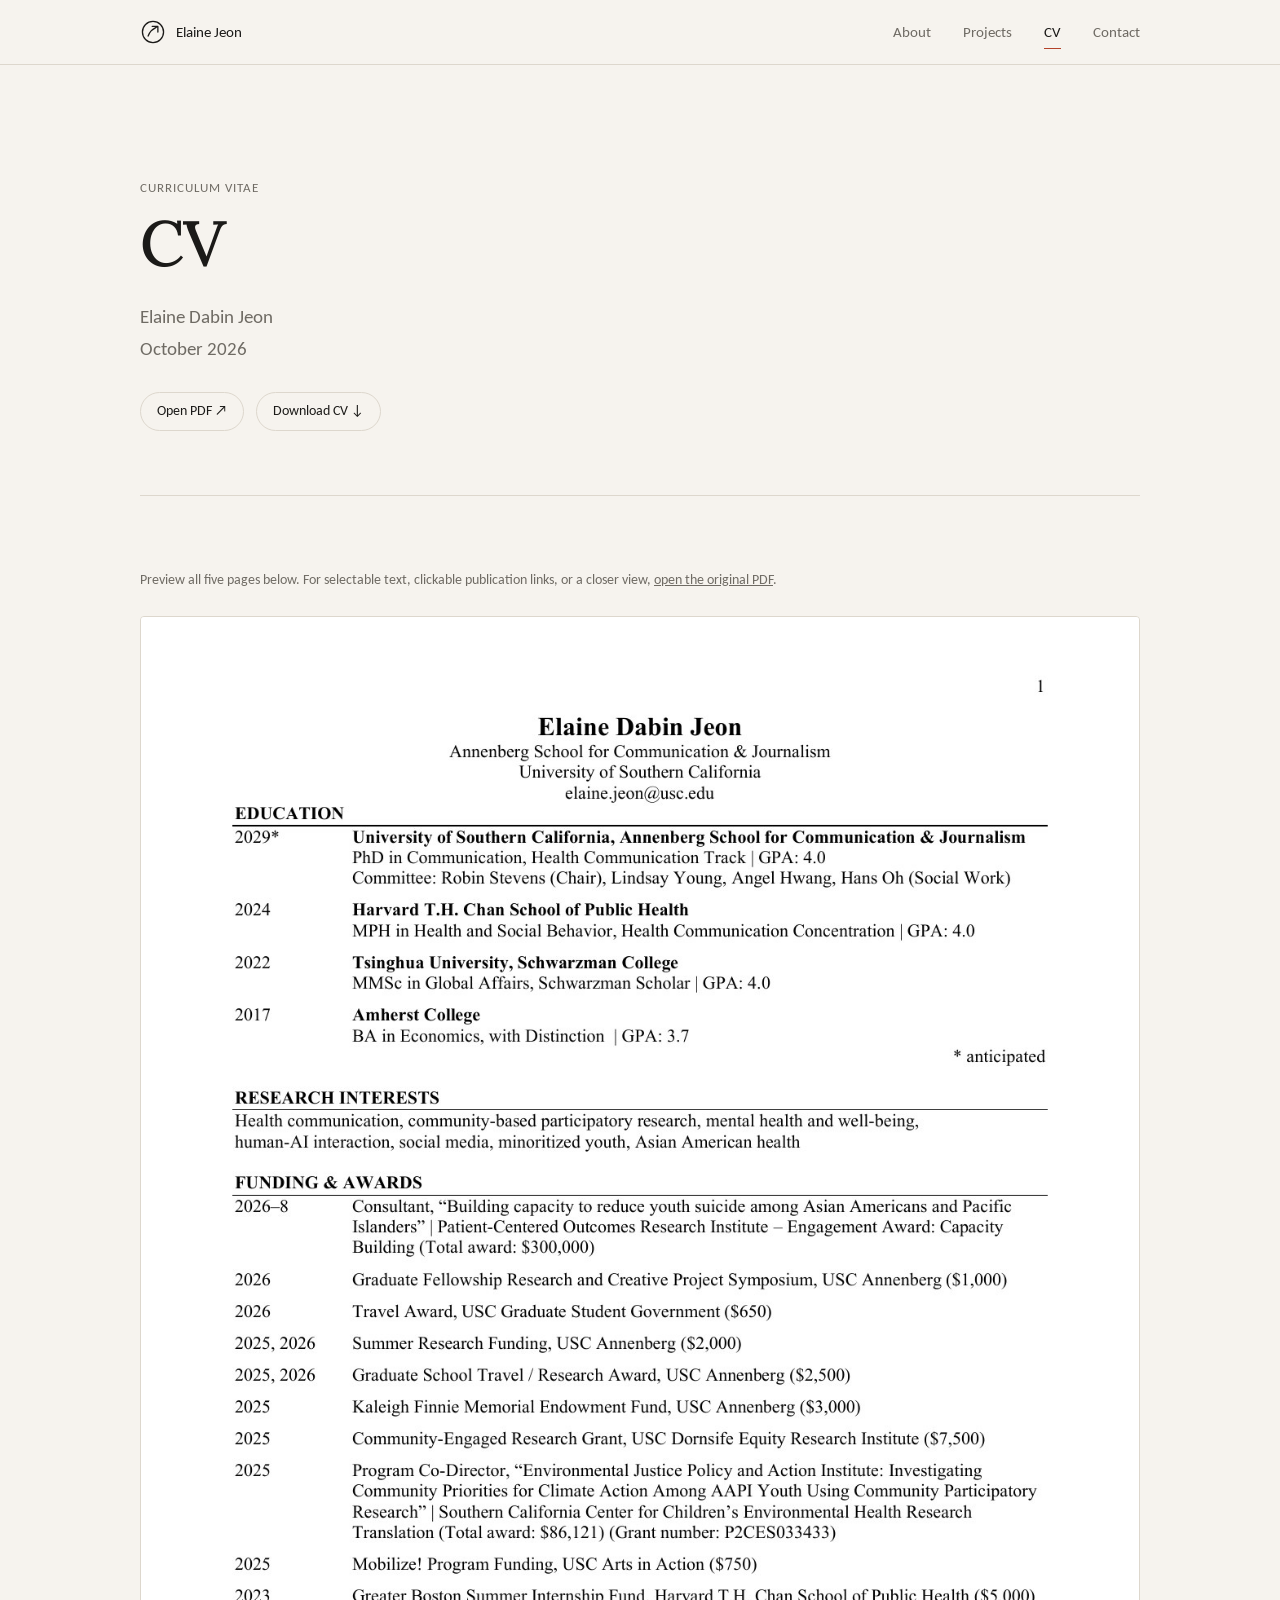
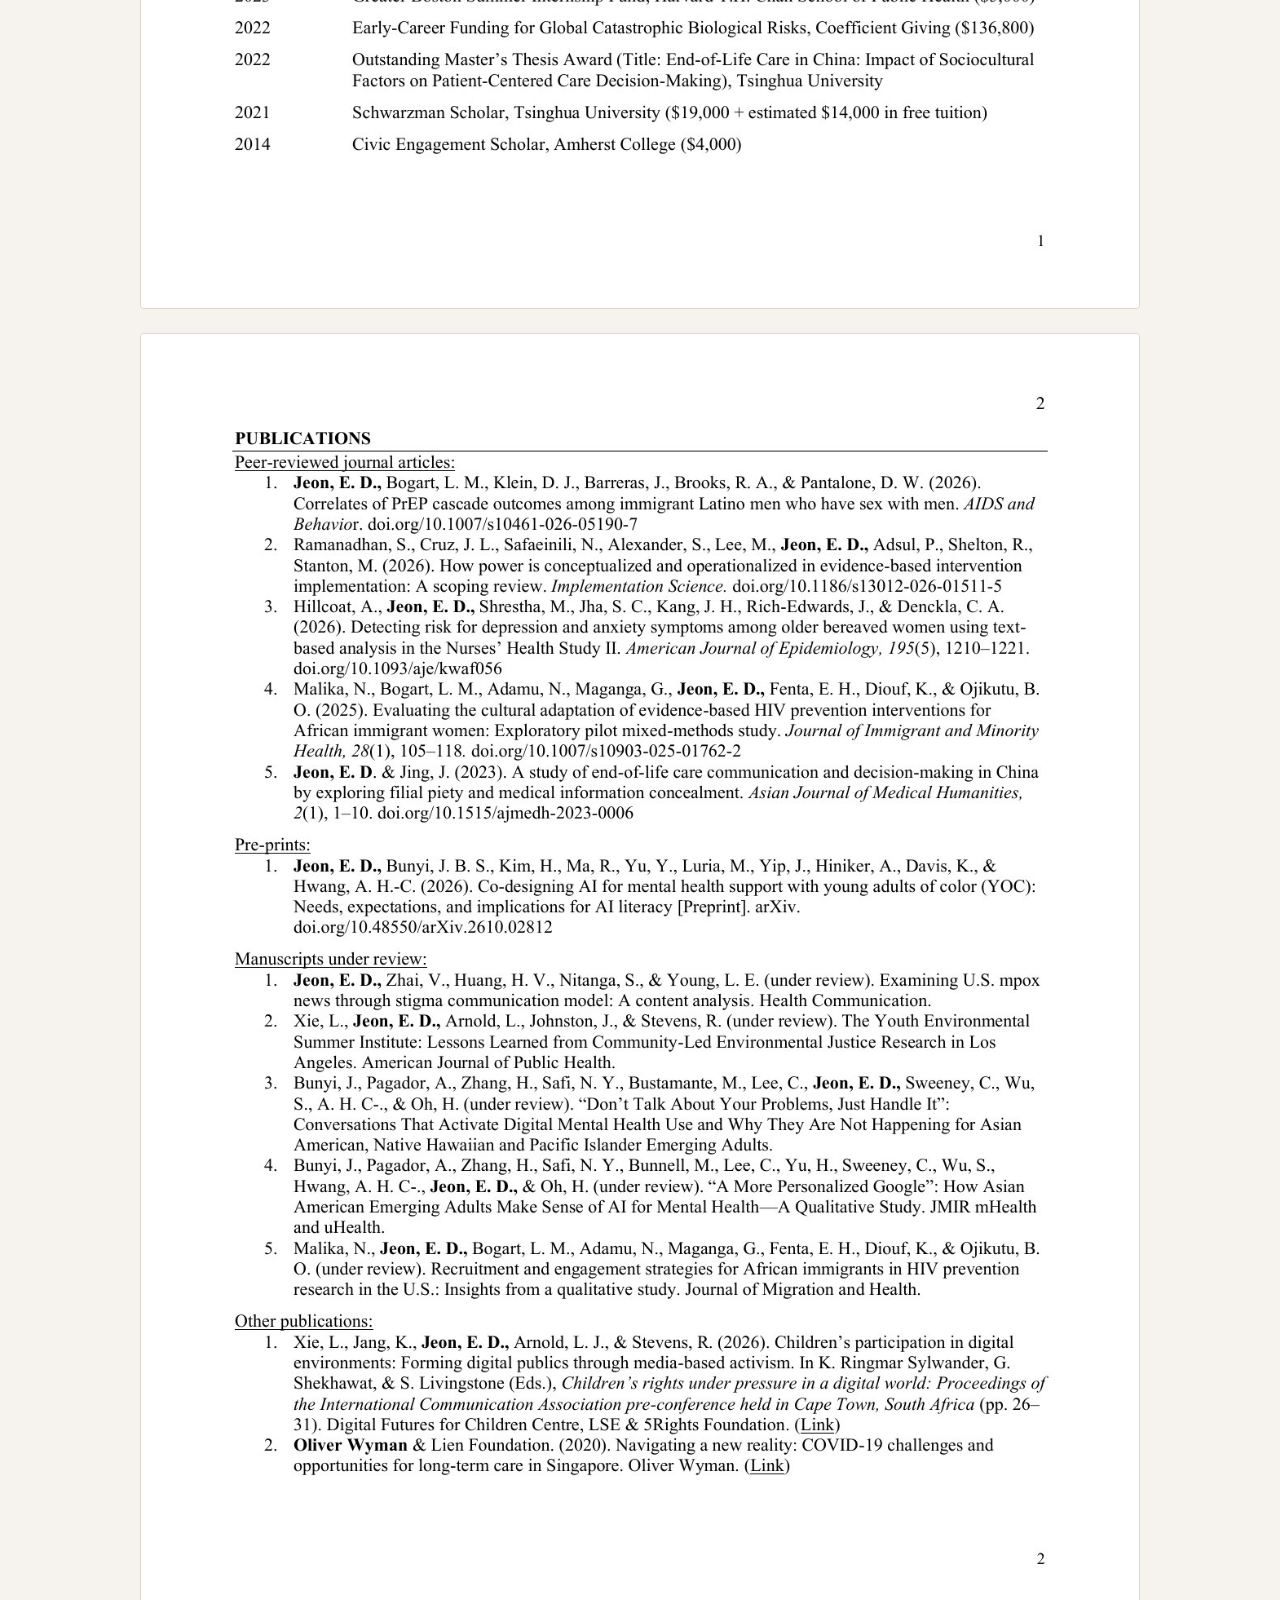
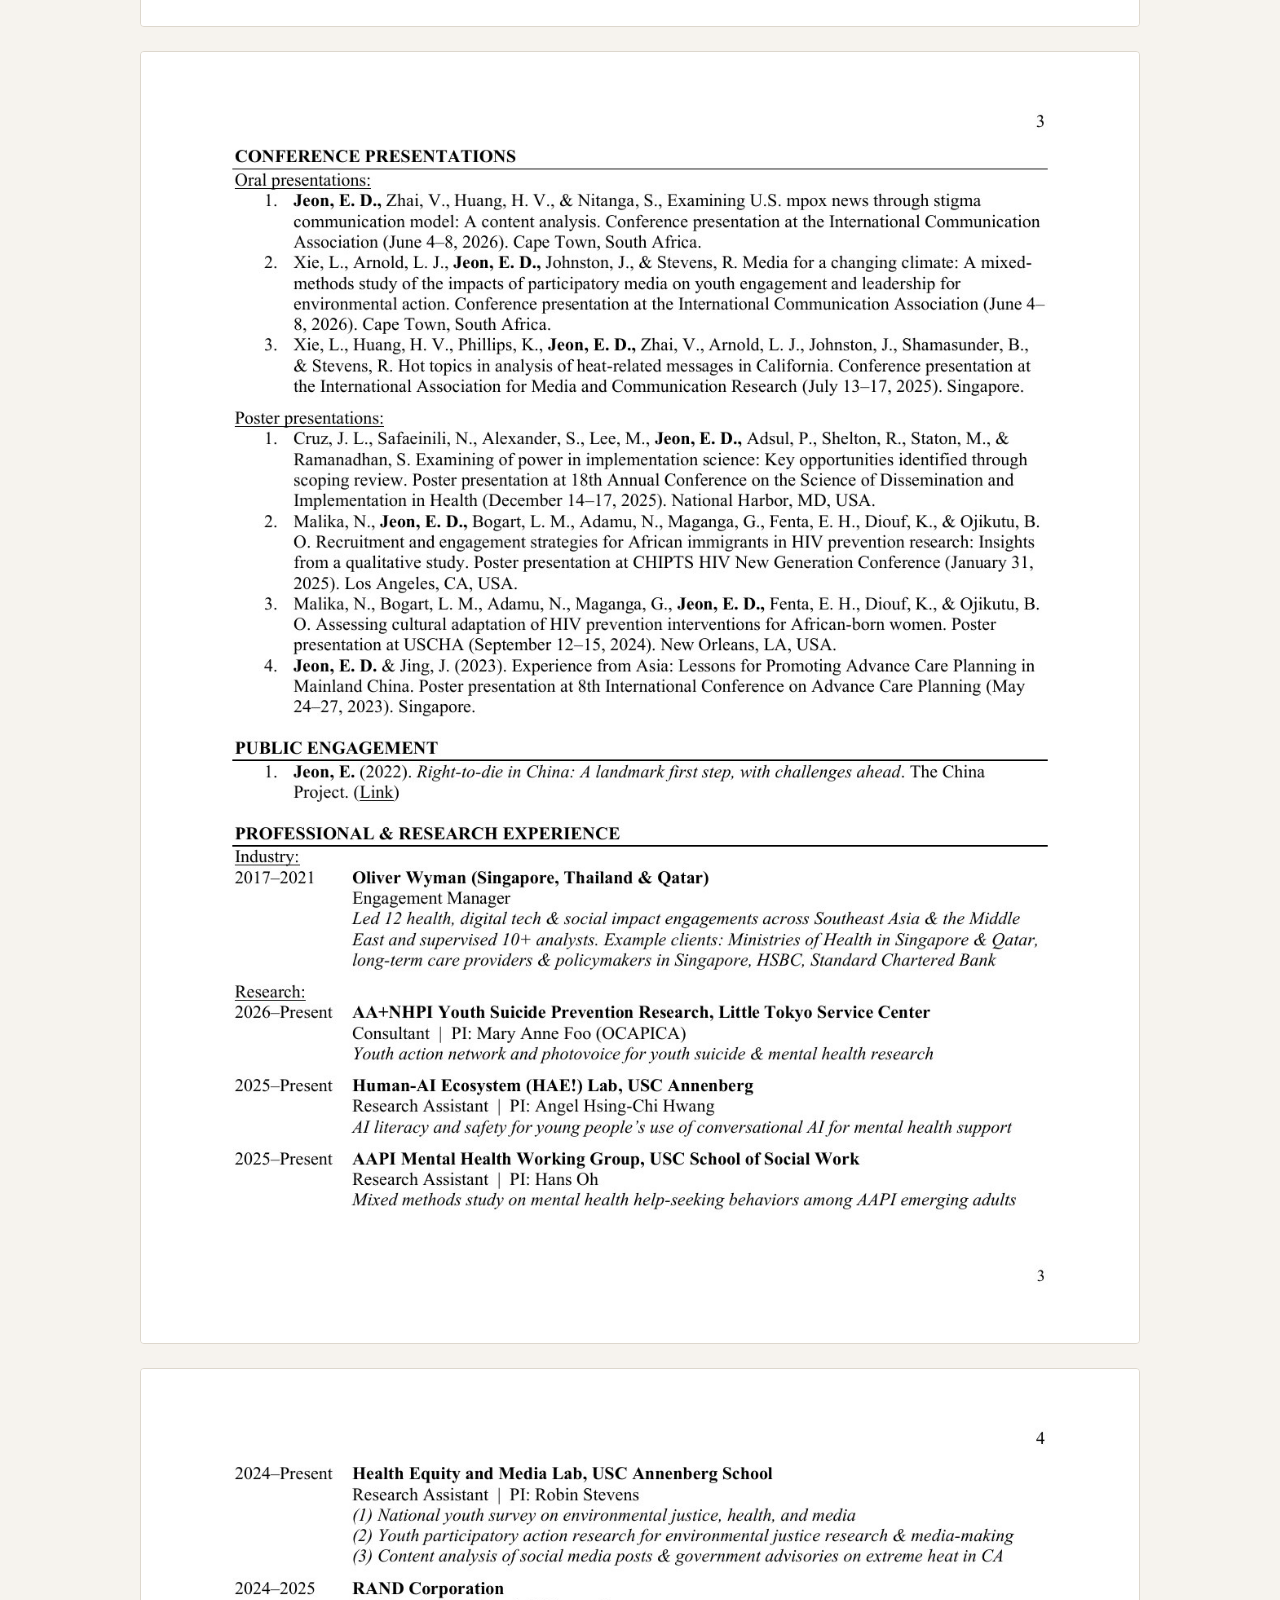
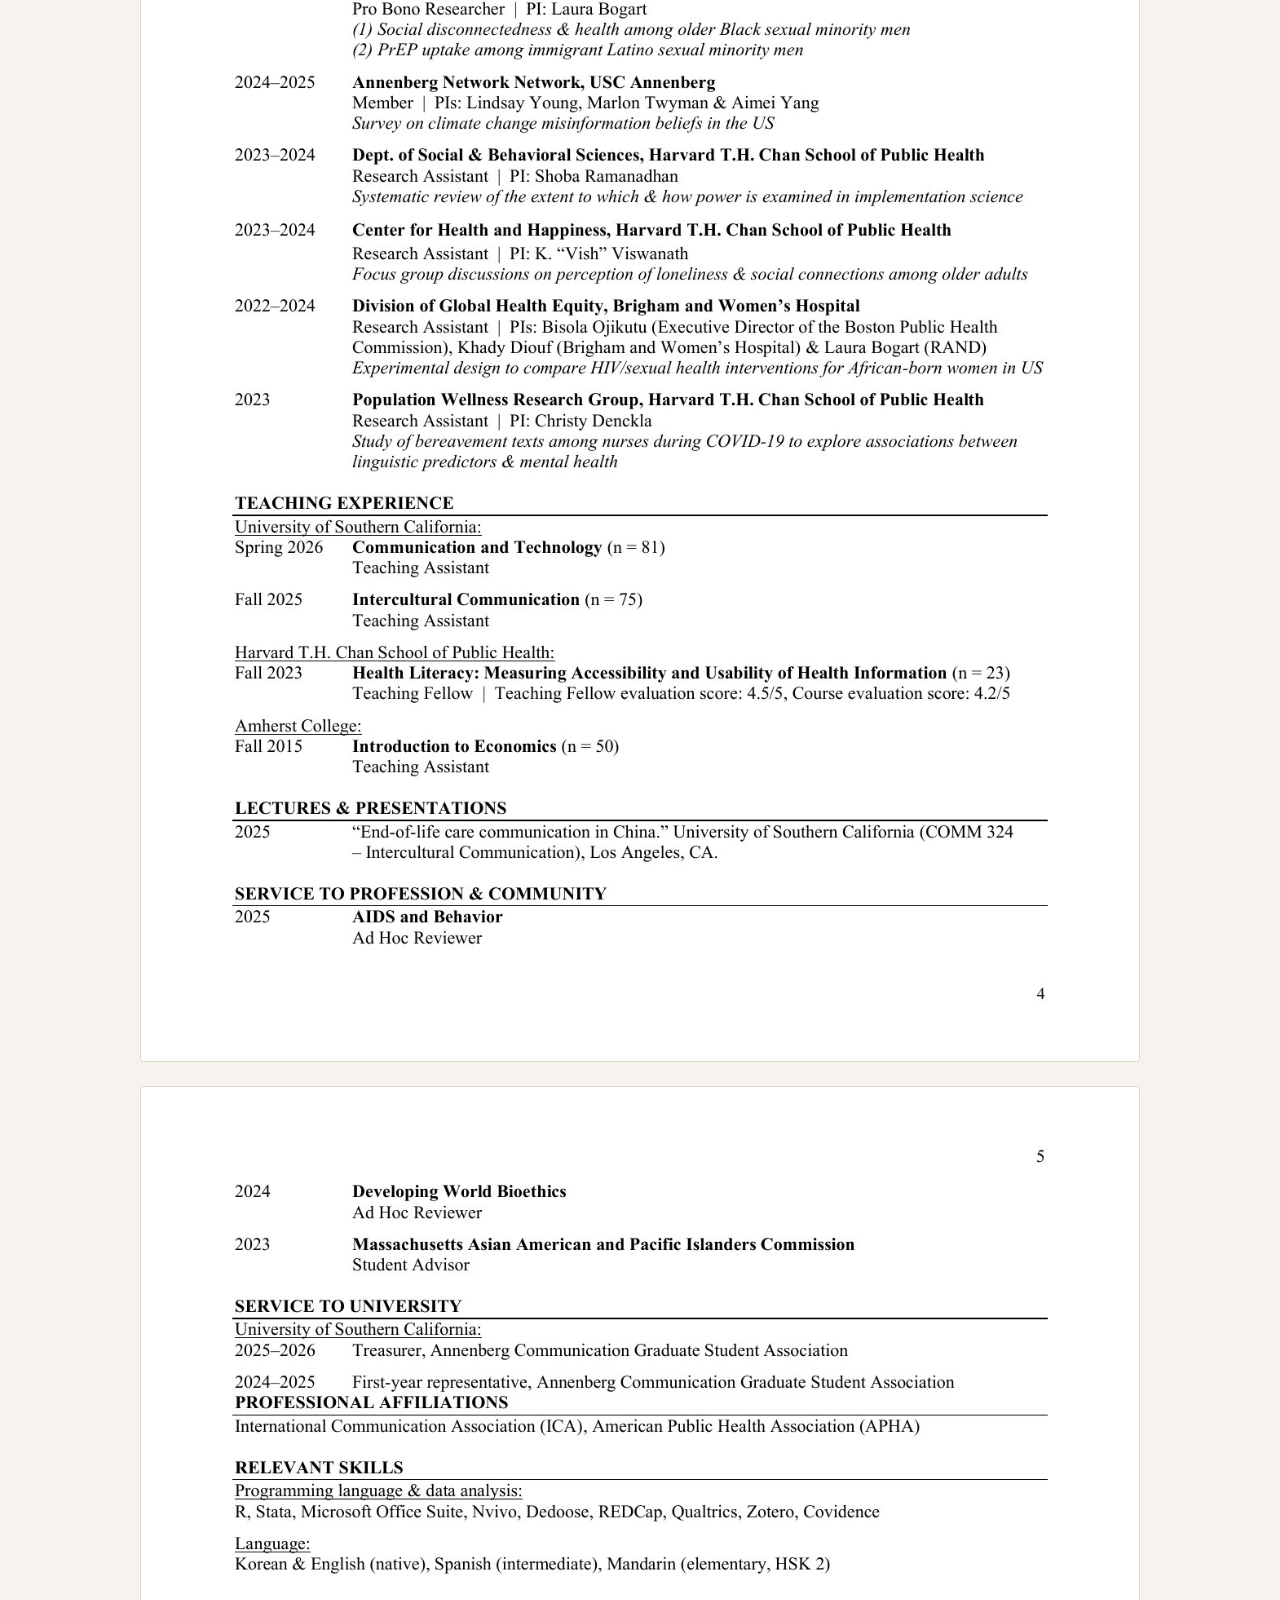
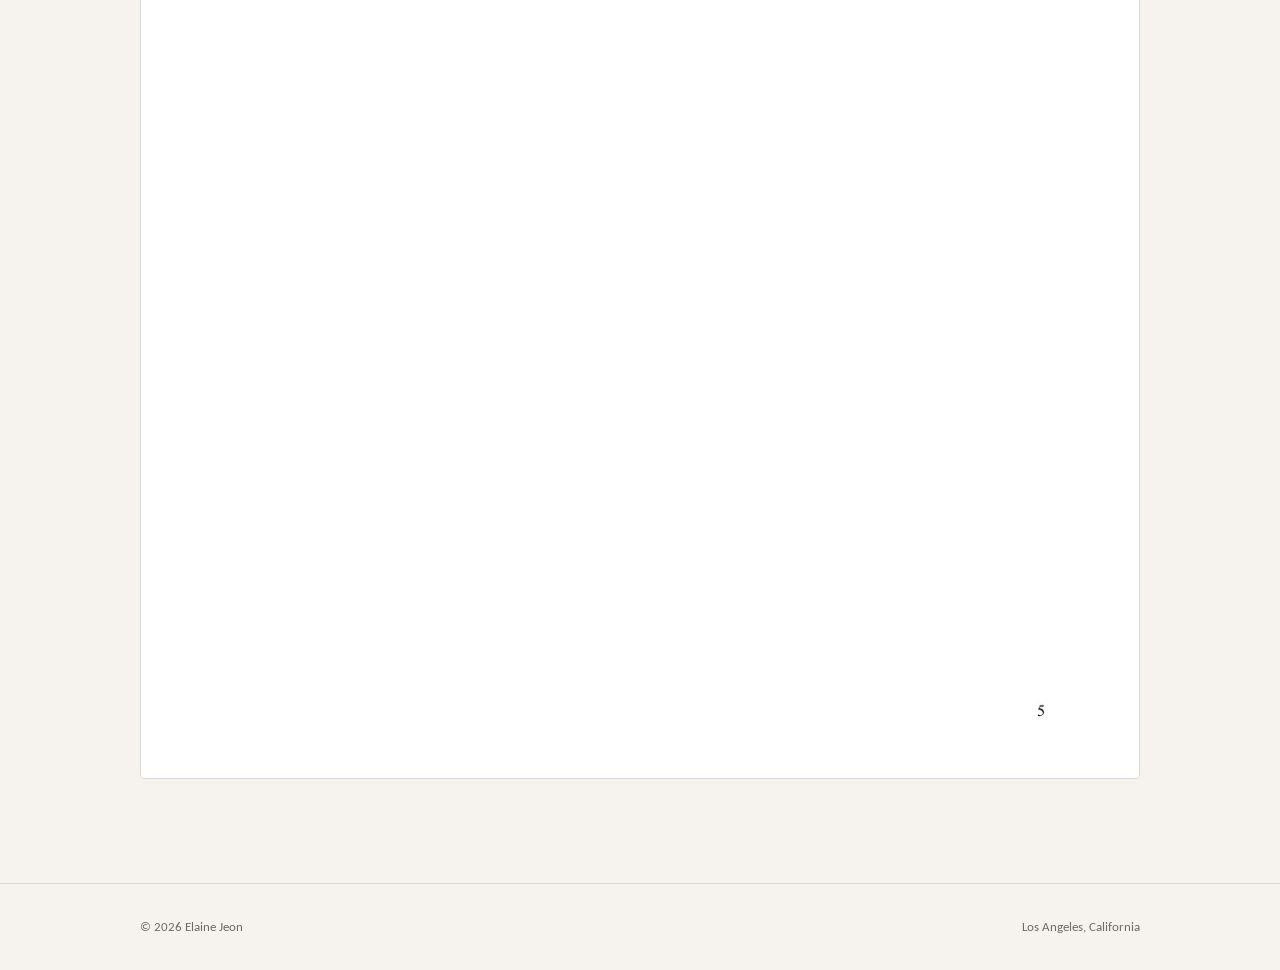
==== cv.html @ 54eef3d5 "Add files via upload" ====
<!doctype html>
<html lang="en"><head><meta charset="utf-8"><meta name="viewport" content="width=device-width,initial-scale=1">
<title>CV | Elaine Jeon</title>
<meta name="description" content="Elaine Jeon: PhD student studying how AI and social media shape youth mental-health support.">
<link rel="preconnect" href="https://fonts.googleapis.com"><link href="https://fonts.googleapis.com/css2?family=Lora:ital,wght@0,400;0,500;0,600;1,400&family=Carlito:ital,wght@0,400;0,700;1,400&display=swap" rel="stylesheet">
<link rel="stylesheet" href="style.css"></head><body>
<header class="site"><div class="wrap"><a class="brand" href="index.html"><svg viewBox="0 0 32 32" fill="none" stroke="currentColor" stroke-width="1.6" aria-label="Elaine Jeon logo" role="img"><circle cx="16" cy="16" r="13"/><path d="M10 21c3-8 6-8 12-12M22 9v7M22 9h-7" stroke-linecap="round" stroke-linejoin="round"/></svg><span>Elaine Jeon</span></a><nav aria-label="Main"><ul><li><a href="index.html">About</a></li><li><a href="projects.html">Projects</a></li><li><a href="cv.html" aria-current="page">CV</a></li><li><a href="contact.html">Contact</a></li></ul></nav></div></header>
<main><div class="wrap"><div class="hero reveal"><p class="eyebrow">Curriculum vitae</p><h1 style="font-size:clamp(2.5rem,5vw,4rem);margin-top:.75rem">CV</h1><p class="lead">Elaine Dabin Jeon<br>October 2026</p>
<div class="cv-actions"><a class="pbtn" href="assets/Elaine-Jeon-CV-October-2026.pdf" target="_blank" rel="noopener">Open PDF ↗</a><a class="pbtn" href="assets/Elaine-Jeon-CV-October-2026.pdf" download>Download CV ↓</a></div></div>
<section class="cv-document" aria-label="CV page previews">
<p class="cv-preview-note">Preview all five pages below. For selectable text, clickable publication links, or a closer view, <a href="assets/Elaine-Jeon-CV-October-2026.pdf" target="_blank" rel="noopener">open the original PDF</a>.</p>
<div class="cv-pages">
<img src="assets/cv-page-1.jpg" width="1224" height="1584" alt="CV page 1 of 5: Education, research interests, funding and awards. Full text is available in the original PDF.">
<img src="assets/cv-page-2.jpg" width="1224" height="1584" loading="lazy" alt="CV page 2 of 5: Publications, preprints, and manuscripts under review. Full text and clickable links are available in the original PDF.">
<img src="assets/cv-page-3.jpg" width="1224" height="1584" loading="lazy" alt="CV page 3 of 5: Conference presentations, public engagement, and professional and research experience. Full text is available in the original PDF.">
<img src="assets/cv-page-4.jpg" width="1224" height="1584" loading="lazy" alt="CV page 4 of 5: Research and teaching experience, lectures and service. Full text is available in the original PDF.">
<img src="assets/cv-page-5.jpg" width="1224" height="1584" loading="lazy" alt="CV page 5 of 5. Full text is available in the original PDF.">
</div></section></div></main>
<footer><div class="wrap"><span>&copy; 2026 Elaine Jeon</span><span>Los Angeles, California</span></div></footer>
<script src="app.js"></script><script data-pplx-inline-edit>
(function () {
  if (window === window.top) return;

  const allowedParentOrigins = ["https://www.perplexity.ai","https://perplexity.ai","https://testing.perplexity.ai","https://staging.perplexity.ai","https://*.preview.i.perplexity.ai","http://perplexity.localhost","http://localhost:1420","http://127.0.0.1:1420","http://localhost:3000","http://127.0.0.1:3000","http://localhost:5173","http://127.0.0.1:5173"];
  const MAX_FONT_BYTES = 500 * 1024;
  const MAX_TOTAL_FONT_BYTES = 2 * 1024 * 1024;
  const DEFAULT_LINE_HEIGHT = 16;
  let scrollForwarding = false;
  let scrollRaf = 0;
  let trustedTopOrigin = null;

  // Allow entries like "https://*.preview.i.perplexity.ai" — the wildcard
  // matches a single DNS label (no dots), so "https://*.foo" cannot stretch
  // across multiple labels.
  function matchesAllowedOrigin(origin) {
    if (!origin) return false;
    for (const entry of allowedParentOrigins) {
      if (!entry.includes("*")) {
        if (entry === origin) return true;
        continue;
      }
      const pattern = new RegExp(
        "^" +
          entry.replace(/[.+?^${}()|[\]\\]/g, "\\$&").replace(/\*/g, "[^.]+") +
          "$",
      );
      if (pattern.test(origin)) return true;
    }
    return false;
  }

  // Trust decision: when the sender is same-origin-visible (event.origin is a
  // real origin like https://www.perplexity.ai) we trust event.origin directly.
  // When event.origin is "null" (opaque broker srcdoc), we fall back to the
  // broker's stamped `parentOrigin` to identify the top window. The fallback
  // is claim-only — we rely on the browser's native `targetOrigin` enforcement
  // on the response path (see postToTrustedTop) to ensure replies can't be
  // delivered to anyone but the actual top window of that claimed origin.
  function getTrustedParentOrigin(event) {
    const forwardedParentOrigin =
      typeof event.data.parentOrigin === "string" ? event.data.parentOrigin : null;
    const parentOrigin = event.origin === "null" ? forwardedParentOrigin : event.origin;
    return matchesAllowedOrigin(parentOrigin) ? parentOrigin : null;
  }

  // All responses go to window.top with targetOrigin = the allowlisted origin.
  // An attacker that iframes us inside their own null-origin broker can claim
  // any parentOrigin they like, but the browser will drop the reply whenever
  // the real top's origin doesn't match — so the screenshot never leaves.
  function postToTrustedTop(message) {
    if (!trustedTopOrigin) return;
    try {
      window.top.postMessage(message, trustedTopOrigin);
    } catch (_error) {}
  }

  const PICK_CAPABILITIES = ["pick"];
  const PICK_CHAIN_LENGTH = 4;
  const PICK_MAX_TEXT_CHARS = 120;
  const PICK_MAX_HTML_CHARS = 300;

  function truncate(value, maxChars) {
    return value.length > maxChars ? value.slice(0, maxChars - 1) + "…" : value;
  }

  function isPickableElement(element) {
    return (
      element instanceof Element &&
      element !== document.documentElement &&
      element !== document.body
    );
  }

  function resolvePickTarget(x, y) {
    if (!Number.isFinite(x) || !Number.isFinite(y)) return null;
    const element = document.elementFromPoint(x, y);
    return isPickableElement(element) ? element.closest("svg") || element : null;
  }

  function pickLabel(element) {
    if (element.id) return element.localName + "#" + element.id;
    return [element.localName].concat(Array.from(element.classList).slice(0, 2)).join(".");
  }

  // Only attributes that help find the element in source. data-* values and URL
  // query strings or fragments can carry tokens.
  const PICK_ATTRIBUTES = new Set([
    "id",
    "class",
    "name",
    "type",
    "role",
    "alt",
    "aria-label",
    "href",
    "src",
  ]);

  function pickAttributeValue(attribute) {
    return attribute.name === "href" || attribute.name === "src"
      ? attribute.value.split(/[?#]/)[0]
      : attribute.value;
  }

  function describePickElement(element) {
    const chain = [];
    for (
      let current = element;
      isPickableElement(current) && chain.length < PICK_CHAIN_LENGTH;
      current = current.parentElement
    ) {
      chain.unshift(current);
    }
    const attributes = Array.from(element.attributes)
      .filter((attribute) => PICK_ATTRIBUTES.has(attribute.name))
      .map((attribute) => ` ${attribute.name}="${pickAttributeValue(attribute).replace(/"/g, "&quot;")}"`)
      .join("");
    const text = (element.innerText || element.textContent || "").replace(/\s+/g, " ").trim();
    return {
      chain: chain.map(pickLabel),
      html: truncate(`<${element.localName}${attributes}>`, PICK_MAX_HTML_CHARS),
      text: text ? truncate(text, PICK_MAX_TEXT_CHARS) : undefined,
    };
  }

  // Hover asks once per frame, and innerText on a large section forces layout,
  // so only the rect is re-read while the pointer stays on the same element.
  // Clicks ask for fresh details since the page may have changed the element.
  let lastPick = null;

  function describePickTarget(element, fresh) {
    if (fresh || lastPick?.element !== element) {
      lastPick = { element, details: describePickElement(element) };
    }
    const rect = element.getBoundingClientRect();
    return {
      rect: { x: rect.left, y: rect.top, width: rect.width, height: rect.height },
      ...lastPick.details,
    };
  }

  function inlineAll(original, clone) {
    if (original.nodeType !== 1 || clone.nodeType !== 1) return;

    try {
      const computedStyle = getComputedStyle(original);
      // cssText on a computed style is the serialized declaration in modern
      // Chromium/Safari — a single read beats enumerating ~400 longhand
      // properties. Firefox returns "" here, so we fall back on empty.
      const serialized = computedStyle.cssText;
      if (serialized) {
        clone.style.cssText = serialized;
      } else {
        const parts = new Array(computedStyle.length);
        for (let index = 0; index < computedStyle.length; index += 1) {
          const property = computedStyle[index];
          parts[index] = `${property}:${computedStyle.getPropertyValue(property)};`;
        }
        clone.style.cssText = parts.join("");
      }
    } catch (_error) {}

    const originalChildren = original.children;
    const clonedChildren = clone.children;
    for (
      let index = 0;
      index < originalChildren.length && index < clonedChildren.length;
      index += 1
    ) {
      inlineAll(originalChildren[index], clonedChildren[index]);
    }
  }

  function extractFontUrl(srcValue) {
    const matches = [
      ...srcValue.matchAll(
        /url\(["']?([^"')]+)["']?\)(?:\s*format\(["']?([^"')]+)["']?\))?/gi,
      ),
    ];
    if (matches.length === 0) return null;
    const woff2 = matches.find((m) => m[2] && m[2].toLowerCase().includes("woff2"));
    if (woff2) return woff2[1];
    const woff = matches.find((m) => m[2] && m[2].toLowerCase().includes("woff"));
    if (woff) return woff[1];
    return matches[0][1];
  }

  // Cache resolved font URL -> data URI across captures. Fonts on a page
  // essentially never change, and a batch run emits multiple captures back to
  // back — without this we'd refetch + re-base64 every time.
  const fontDataUriCache = new Map();
  const SRC_DECLARATION_RE = /src\s*:\s*[^;}]+/i;

  async function fetchAsDataUri(url) {
    if (fontDataUriCache.has(url)) return fontDataUriCache.get(url);
    let dataUri = null;
    try {
      const response = await fetch(url, { mode: "cors", credentials: "omit" });
      if (response.ok) {
        const blob = await response.blob();
        if (blob.size <= MAX_FONT_BYTES) {
          dataUri = await new Promise((resolve) => {
            const reader = new FileReader();
            reader.onloadend = () =>
              resolve(typeof reader.result === "string" ? reader.result : null);
            reader.onerror = () => resolve(null);
            reader.readAsDataURL(blob);
          });
        }
      }
    } catch (_error) {
      dataUri = null;
    }
    fontDataUriCache.set(url, dataUri);
    return dataUri;
  }

  function collectFontFaceRuleTexts() {
    const rules = [];
    for (const sheet of document.styleSheets) {
      let cssRules;
      try {
        cssRules = sheet.cssRules;
      } catch (_error) {
        continue;
      }
      if (!cssRules) continue;
      for (const rule of cssRules) {
        const cssText = rule.cssText || "";
        if (cssText.startsWith("@font-face")) rules.push(cssText);
      }
    }
    return rules;
  }

  async function buildInlinedFontCss() {
    const ruleTexts = collectFontFaceRuleTexts();
    if (ruleTexts.length === 0) return null;

    const resolved = ruleTexts.map((cssText) => {
      if (!SRC_DECLARATION_RE.test(cssText)) return null;
      const srcMatch = cssText.match(/src\s*:\s*([^;}]+)[;}]/i);
      if (!srcMatch) return null;
      const url = extractFontUrl(srcMatch[1]);
      if (!url) return null;
      try {
        return { cssText, url: new URL(url, document.baseURI).href };
      } catch (_error) {
        return null;
      }
    });

    const dataUris = await Promise.all(
      resolved.map((entry) => (entry ? fetchAsDataUri(entry.url) : Promise.resolve(null))),
    );

    const inlined = [];
    let totalBytes = 0;
    for (let index = 0; index < resolved.length; index += 1) {
      const entry = resolved[index];
      const dataUri = dataUris[index];
      if (!entry || !dataUri) continue;
      const approxBytes = dataUri.length * 0.75;
      if (totalBytes + approxBytes > MAX_TOTAL_FONT_BYTES) break;
      totalBytes += approxBytes;
      inlined.push(entry.cssText.replace(SRC_DECLARATION_RE, `src: url("${dataUri}")`));
    }
    return inlined.length > 0 ? inlined.join("\n") : null;
  }

  function stripExternal(clone) {
    const images = clone.querySelectorAll("img");
    for (let index = 0; index < images.length; index += 1) {
      const src = images[index].getAttribute("src");
      if (src && !src.startsWith("data:")) images[index].removeAttribute("src");
    }

    const elements = clone.querySelectorAll("*");
    for (let index = 0; index < elements.length; index += 1) {
      const style = elements[index].style.cssText;
      if (style && style.includes("url(")) {
        elements[index].style.cssText = style.replace(
          /url\(["']?(?!data:)[^)"']*["']?\)/gi,
          "none",
        );
      }
    }
  }

  function emitScroll() {
    scrollRaf = 0;
    if (!scrollForwarding) return;
    postToTrustedTop({
      type: "INLINE_EDIT_SCROLL",
      scrollX: window.scrollX,
      scrollY: window.scrollY,
      capabilities: PICK_CAPABILITIES,
    });
  }

  window.addEventListener(
    "scroll",
    function () {
      if (!scrollForwarding || scrollRaf) return;
      scrollRaf = requestAnimationFrame(emitScroll);
    },
    { passive: true, capture: true },
  );

  async function handleCaptureRequest(event) {
    const requestId = event.data.requestId;
    const scrollX = window.scrollX;
    const scrollY = window.scrollY;
    const width = window.innerWidth;
    const height = window.innerHeight;

    function postResult(dataUrl) {
      postToTrustedTop({
        type: "INLINE_EDIT_SCREENSHOT_RESULT",
        requestId,
        dataUrl,
        scrollX,
        scrollY,
      });
    }

    try {
      // Wait for any pending web fonts to resolve so both inline metrics and
      // the @font-face inlining below see the same loaded faces.
      if (document.fonts && document.fonts.ready) {
        try {
          await document.fonts.ready;
        } catch (_error) {}
      }

      const clone = document.documentElement.cloneNode(true);
      inlineAll(document.documentElement, clone);

      const removedNodes = clone.querySelectorAll("script,link[rel=\"stylesheet\"],style");
      for (let index = 0; index < removedNodes.length; index += 1) {
        removedNodes[index].remove();
      }

      stripExternal(clone);

      // Re-embed web fonts as data-URI @font-face rules so the SVG rasterizer
      // can resolve them — external font URLs aren't fetched during
      // foreignObject rendering, which would otherwise force a fallback face
      // and change text metrics.
      const inlinedFontCss = await buildInlinedFontCss();
      if (inlinedFontCss) {
        const styleEl = document.createElement("style");
        styleEl.textContent = inlinedFontCss;
        const head = clone.querySelector("head");
        if (head) head.appendChild(styleEl);
        else clone.insertBefore(styleEl, clone.firstChild);
      }

      const html = new XMLSerializer().serializeToString(clone);
      const svg =
        `<svg xmlns="http://www.w3.org/2000/svg" width="${width}" height="${height}">` +
        '<foreignObject width="100%" height="100%">' +
        `<div xmlns="http://www.w3.org/1999/xhtml" style="width:${width}px;height:${height}px;overflow:hidden">` +
        `<div style="position:relative;left:-${scrollX}px;top:-${scrollY}px">` +
        html +
        "</div></div></foreignObject></svg>";
      const svgUrl = `data:image/svg+xml;charset=utf-8,${encodeURIComponent(svg)}`;
      const image = new Image();
      image.onload = function () {
        const canvas = document.createElement("canvas");
        canvas.width = width;
        canvas.height = height;
        canvas.getContext("2d").drawImage(image, 0, 0);
        postResult(canvas.toDataURL("image/png"));
      };
      image.onerror = function () {
        postResult(null);
      };
      image.src = svgUrl;
    } catch (_error) {
      postResult(null);
    }
  }

  window.addEventListener("message", function (event) {
    if (!event.data) return;
    // Only accept messages from the direct parent frame. Blocks sibling /
    // unrelated-window postMessage senders that could otherwise reach us.
    if (event.source !== window.parent) return;

    const trustedParentOrigin = getTrustedParentOrigin(event);
    if (!trustedParentOrigin) return;
    trustedTopOrigin = trustedParentOrigin;

    if (event.data.type === "INLINE_EDIT_PICK") {
      const element = resolvePickTarget(event.data.x, event.data.y);
      postToTrustedTop({
        type: "INLINE_EDIT_PICK_RESULT",
        seq: event.data.seq,
        target: element ? describePickTarget(element, event.data.fresh === true) : null,
      });
      return;
    }

    if (event.data.type === "INLINE_EDIT_SCROLL_START") {
      scrollForwarding = true;
      emitScroll();
      return;
    }

    if (event.data.type === "INLINE_EDIT_SCROLL_STOP") {
      scrollForwarding = false;
      if (scrollRaf) cancelAnimationFrame(scrollRaf);
      scrollRaf = 0;
      return;
    }

    if (event.data.type === "INLINE_EDIT_SCROLL_BY") {
      const { deltaX, deltaY, deltaMode } = event.data;
      if (!scrollForwarding || !Number.isFinite(deltaX) || !Number.isFinite(deltaY)) return;
      if (deltaMode !== 0 && deltaMode !== 1 && deltaMode !== 2) return;
      const lineHeight =
        parseFloat(getComputedStyle(document.documentElement).lineHeight) || DEFAULT_LINE_HEIGHT;
      const scaleX = deltaMode === 1 ? lineHeight : deltaMode === 2 ? window.innerWidth : 1;
      const scaleY = deltaMode === 1 ? lineHeight : deltaMode === 2 ? window.innerHeight : 1;
      // The selection overlay receives the wheel event instead of this iframe.
      // Instant scrolling preserves trackpad deltas even on smooth-scroll sites.
      window.scrollBy({ left: deltaX * scaleX, top: deltaY * scaleY, behavior: "instant" });
      emitScroll();
      return;
    }

    if (event.data.type !== "INLINE_EDIT_CAPTURE_REQUEST") return;

    handleCaptureRequest(event);
  });
})();


</script></body></html>
---- style.css ----
:root{
  --bg:#F6F3EE; --surface:#FDFCFA; --ink:#1B1A18; --muted:#6F6B64; --line:#DDD7CD; --accent:#B4432A;
  --font-display:'Lora',Georgia,serif;
  --font-body:Calibri,'Carlito','Segoe UI',Arial,sans-serif;
  --max:1080px;
}
@media (prefers-color-scheme:dark){
  :root{--bg:#161513;--surface:#1D1C1A;--ink:#EFEBE4;--muted:#9A958C;--line:#33312D;--accent:#E0795F}
}
*{box-sizing:border-box;margin:0;padding:0}
html{scroll-behavior:smooth}
body{background:var(--bg);color:var(--ink);font-family:var(--font-body);font-size:1.0625rem;line-height:1.65;-webkit-font-smoothing:antialiased}
a{color:inherit}
.wrap{max-width:var(--max);margin:0 auto;padding:0 clamp(1.25rem,4vw,2.5rem)}
header.site{position:sticky;top:0;z-index:10;background:color-mix(in srgb,var(--bg) 88%,transparent);backdrop-filter:blur(10px);border-bottom:1px solid var(--line)}
header.site .wrap{display:flex;justify-content:space-between;align-items:center;height:64px}
.brand{display:flex;align-items:center;gap:.6rem;text-decoration:none;font-weight:500;font-size:.9375rem}
.brand svg{width:26px;height:26px}
nav ul{display:flex;gap:clamp(1rem,3vw,2rem);list-style:none}
nav a{font-size:.9375rem;text-decoration:none;color:var(--muted);padding:.4rem 0;border-bottom:1.5px solid transparent;transition:color .2s,border-color .2s}
nav a:hover{color:var(--ink)}
nav a[aria-current="page"]{color:var(--ink);border-color:var(--accent)}
.eyebrow{font-size:.8125rem;letter-spacing:.08em;text-transform:uppercase;color:var(--muted)}
h1,h2{font-family:var(--font-display);font-weight:400;line-height:1.05;letter-spacing:-.01em}
h1{font-size:clamp(2.75rem,7vw,5.5rem)}
h2{font-size:clamp(1.75rem,3.2vw,2.25rem)}
h3{font-size:1.125rem;font-weight:600}
.hero{padding:clamp(3.5rem,9vw,7rem) 0 clamp(2.5rem,5vw,4rem)}
.hero p.lead{max-width:40rem;margin-top:1.5rem;font-size:1.1875rem;color:var(--muted)}
.hero p.lead strong{color:var(--ink);font-weight:500}
section{padding:clamp(2.5rem,6vw,4.5rem) 0;border-top:1px solid var(--line)}
.section-head{display:flex;justify-content:space-between;align-items:baseline;margin-bottom:2.5rem;gap:1rem;flex-wrap:wrap}
.section-head p{color:var(--muted);font-size:.9375rem}

/* journey */
.journey{display:flex;align-items:flex-start;justify-content:space-between;list-style:none;gap:0}
.journey li{display:contents}
.stop{flex:0 0 auto;width:clamp(92px,11vw,128px);display:flex;flex-direction:column;align-items:center;text-align:center;background:none;border:0;cursor:pointer;color:inherit;font:inherit;gap:.75rem}
.circle{width:100%;aspect-ratio:1;border-radius:50%;border:1.5px solid var(--ink);display:grid;place-items:center;font-family:var(--font-display);font-size:1.5rem;background:var(--surface);transition:background .25s,color .25s,transform .25s,border-color .25s}
.stop:hover .circle{transform:translateY(-3px);border-color:var(--accent)}
.stop[aria-pressed="true"] .circle{background:var(--ink);color:var(--bg)}
.journey li:first-child .stop:not([aria-pressed="true"]) .circle{border-color:var(--accent);color:var(--accent)}
.stop:focus-visible{outline:2px solid var(--accent);outline-offset:6px;border-radius:12px}
.stop .label{display:flex;flex-direction:column;align-items:center;gap:.1rem}
.stop .name{font-size:.9375rem;font-weight:500;line-height:1.3}
.stop .when{font-size:.8125rem;color:var(--muted)}
.arrow .v{display:none}
.arrow{flex:1 1 0;min-width:14px;align-self:flex-start;margin-top:calc(clamp(92px,11vw,128px)/2 - 6px);color:var(--muted);height:12px}
.arrow svg{width:100%;height:12px;display:block}
.detail{margin-top:2.5rem;padding:1.5rem 1.75rem;background:var(--surface);border:1px solid var(--line);border-radius:14px;min-height:7.5rem;max-width:44rem}
.detail h3{margin-bottom:.35rem}
.detail p{color:var(--muted);font-size:1rem}
.hint{margin-top:1rem;font-size:.8125rem;color:var(--muted)}

/* updates preview */
.update{display:grid;grid-template-columns:8rem 1fr;gap:1.5rem;padding:1.5rem 0;border-top:1px solid var(--line)}
.update:first-of-type{border-top:0;padding-top:0}
.update time{font-size:.875rem;color:var(--muted);font-variant-numeric:tabular-nums}
.update h3{margin-bottom:.25rem}
.update p{color:var(--muted);font-size:1rem}
.tag{display:inline-block;font-size:.75rem;letter-spacing:.04em;color:var(--accent);margin-bottom:.35rem;text-transform:uppercase}
.link{display:inline-flex;gap:.4rem;align-items:center;text-decoration:none;border-bottom:1px solid var(--ink);padding-bottom:1px;font-size:.9375rem;transition:color .2s,border-color .2s}
.link:hover{color:var(--accent);border-color:var(--accent)}

/* projects */
.filters{display:flex;gap:.5rem;flex-wrap:wrap;margin-bottom:2rem}
.chip{font:inherit;font-size:.875rem;border:1px solid var(--line);background:none;color:var(--muted);padding:.4rem .95rem;border-radius:999px;cursor:pointer;transition:all .2s}
.chip:hover{color:var(--ink);border-color:var(--ink)}
.chip[aria-pressed="true"]{background:var(--ink);color:var(--bg);border-color:var(--ink)}
.grid{display:grid;grid-template-columns:repeat(2,1fr);gap:1.25rem}
.card{background:var(--surface);border:1px solid var(--line);border-radius:14px;padding:1.75rem;display:flex;flex-direction:column;gap:.75rem;transition:border-color .25s,transform .25s}
.card:hover{border-color:var(--ink);transform:translateY(-2px)}
.card h3{font-family:var(--font-display);font-weight:400;font-size:1.5rem;line-height:1.15}
.card p{color:var(--muted);font-size:1rem}
.card .meta{font-size:.8125rem;color:var(--muted);margin-top:auto;padding-top:.5rem}
.card.hidden{display:none}

/* cv / contact */
.row{display:grid;grid-template-columns:10rem 1fr;gap:1.5rem;padding:1.25rem 0;border-top:1px solid var(--line)}
.row:first-of-type{border-top:0}
.row .k{font-size:.875rem;color:var(--muted)}
.row p{color:var(--muted);font-size:1rem}
.contact-list{list-style:none;margin-top:2.5rem}
.contact-list li{border-top:1px solid var(--line)}
.contact-list li:last-child{border-bottom:1px solid var(--line)}
.contact-list a{display:flex;justify-content:space-between;padding:1.25rem 0;text-decoration:none;font-family:var(--font-display);font-size:clamp(1.5rem,3vw,2rem);transition:color .2s,padding .25s}
.contact-list a:hover{color:var(--accent);padding-left:.5rem}
.contact-list span{font-family:var(--font-body);font-size:.875rem;color:var(--muted);align-self:center}
footer{border-top:1px solid var(--line);padding:2rem 0;font-size:.8125rem;color:var(--muted);margin-top:2rem}
footer .wrap{display:flex;justify-content:space-between;gap:1rem;flex-wrap:wrap}
.reveal{opacity:0;transform:translateY(12px);transition:opacity .7s ease,transform .7s ease}
.reveal.in{opacity:1;transform:none}
@media (prefers-reduced-motion:reduce){.reveal{opacity:1;transform:none;transition:none}*{transition:none!important}}

@media (max-width:760px){
  .journey{flex-direction:column;align-items:flex-start;gap:0}
  .journey li{display:block;width:100%}
  .stop{flex-direction:row;width:100%;text-align:left;gap:1rem}
  .circle{width:64px;flex:0 0 64px;font-size:1.125rem}
  .stop .label{align-items:flex-start}
  .stop .when{margin-top:0}
  .arrow{height:32px;width:64px;margin:0;flex:none;align-self:auto;justify-content:center}
  .arrow svg{width:12px;height:32px;transform:none}
  .arrow .h{display:none}.arrow .v{display:block}
  .grid{grid-template-columns:1fr}
  .update,.row{grid-template-columns:1fr;gap:.25rem}
  nav ul{gap:.9rem}.brand span{display:none}
}
.journey li.arrow{display:block}
@media (max-width:760px){.journey li.arrow{display:flex;width:64px;margin-top:0}}

/* world map */
.stage{display:grid;grid-template-columns:minmax(0,19rem) 1fr;gap:2rem;margin-top:2.5rem;align-items:start}
.stage .detail{margin-top:0;max-width:none;min-height:0}
.detail .loc{font-size:.8125rem;letter-spacing:.06em;text-transform:uppercase;color:var(--accent);margin-bottom:.5rem}
.map{background:var(--surface);border:1px solid var(--line);border-radius:14px;overflow:hidden;padding:.5rem}
.map svg{display:block;width:100%;height:auto}
.land{fill:var(--line);opacity:.9}
.pin .dot{fill:var(--muted);opacity:.45;transition:all .4s}
.pin .lbl{font-family:var(--font-body);font-weight:500;fill:var(--ink);opacity:0;transition:opacity .4s}
.pin.on .dot{fill:var(--accent);opacity:1}
.pin.on .lbl{opacity:1}
.pin .ring{fill:none;stroke:var(--accent);opacity:0}
.pin.on .ring{opacity:1;animation:pulse 2.2s ease-out infinite}
@keyframes pulse{0%{transform:scale(1);opacity:.8}100%{transform:scale(4);opacity:0}}
.pin .ring{transform-box:fill-box;transform-origin:center;stroke-width:calc(1.2px*var(--k,1))}
.route{fill:none;stroke:var(--accent);stroke-width:calc(1.2px*var(--k,1));stroke-dasharray:3 4;opacity:.7}
@media (max-width:900px){.stage{grid-template-columns:1fr}.map{order:-1}}
@media (prefers-reduced-motion:reduce){.pin.on .ring{animation:none}}

/* A single geographic story, one chapter at a time. */
.story{display:grid;grid-template-columns:minmax(0,40%) minmax(0,60%);border:1px solid var(--line);border-radius:18px;background:var(--surface);overflow:hidden}
.story-card{padding:2rem;display:flex;flex-direction:column;min-height:390px}
.story-meta{display:flex;justify-content:space-between;align-items:center;margin-bottom:2rem}
#chapter-count{font-size:.8125rem;color:var(--muted);font-variant-numeric:tabular-nums}
.story .detail{padding:0;border:0;border-radius:0;min-height:0;margin:0;background:none}
.story .detail h3{font-family:var(--font-display);font-weight:400;font-size:2.5rem;line-height:1.08;margin-bottom:.6rem}
.story .detail .institution{color:var(--ink);font-weight:500;font-size:1rem;line-height:1.45;margin-bottom:1rem}
.story .detail .chapter-copy{font-size:.9375rem;line-height:1.65}
.story-controls{display:flex;justify-content:space-between;align-items:center;margin-top:auto;padding-top:1.6rem;gap:.5rem}
.chapter-dots{display:flex;gap:1px}
.chapter-dot{width:25px;height:44px;display:grid;place-items:center;background:transparent;border:0;cursor:pointer}
.chapter-dot::after{content:"";height:6px;width:6px;border-radius:50%;background:var(--line);transition:background .2s,transform .2s}
.chapter-dot[aria-pressed="true"]::after{background:var(--accent);transform:scale(1.5)}
.chapter-dot:hover::after{background:var(--muted)}
.story-arrows{display:flex;gap:.5rem}
.story-arrows button{width:44px;height:44px;border:1px solid var(--line);border-radius:50%;font-size:1.4rem;background:var(--surface);color:var(--ink);cursor:pointer;transition:color .2s,background .2s}
.story-arrows button:not(:disabled):hover{background:var(--ink);color:var(--bg)}
.story-arrows button:disabled{opacity:.3;cursor:default}
.story-arrows #chapter-next:not(:disabled){background:var(--ink);color:var(--bg);border-color:var(--ink)}
.chapter-dot:focus-visible,.story-arrows button:focus-visible{outline:2px solid var(--accent);outline-offset:3px}
.next-preview{font-size:.75rem;color:var(--muted);margin-top:.6rem;min-height:1.3em}
.story-map{position:relative;border:0;border-left:1px solid var(--line);border-radius:0;padding:1rem;display:flex;align-items:center;background:var(--bg);min-width:0;order:initial}
.story-map figcaption{position:absolute;bottom:1.2rem;left:1.5rem;font-size:.8125rem;color:var(--muted)}
.story-map svg{aspect-ratio:2/1}
@media(max-width:760px){
  .story{grid-template-columns:1fr}
  .story-card{padding:1.4rem;min-height:360px}
  .story-meta{margin-bottom:1.5rem}
  .story .detail h3{font-size:2.15rem}
  .story-map{border-left:0;border-top:1px solid var(--line);padding:1rem .8rem 2.7rem;order:initial}
  .story-map figcaption{bottom:1rem;left:1.4rem}
}

/* v3: longer chapter copy */
@media (min-width:901px){.story{grid-template-columns:minmax(0,46%) minmax(0,54%)}.story-card{min-height:540px}}
.story .detail h3{font-size:2.25rem}
.detail .loc{display:flex;justify-content:space-between;gap:1rem;flex-wrap:wrap}
.detail .loc .yrs{color:var(--muted);letter-spacing:.04em;font-variant-numeric:tabular-nums}
.story .detail .chapter-copy{font-size:.9375rem;line-height:1.7}
@media (max-width:900px){.story-card{min-height:0}}

/* v4: updates list */
.updates{list-style:none;margin:0;padding:0}
.updates .update:first-child{border-top:0;padding-top:0}
.updates .update p{color:var(--ink);font-size:1rem;line-height:1.65;max-width:46rem}
.updates .update a{color:var(--accent);text-decoration:underline;text-underline-offset:3px;text-decoration-thickness:1px}
.updates .update a:hover{text-decoration-thickness:2px}
h2.year,h3.year{font-family:var(--font-display);font-weight:400;font-size:1.75rem;margin:0 0 1.5rem;padding-bottom:.75rem;border-bottom:1px solid var(--line)}

/* v4: map fills its panel so land runs to the panel edge */
.story-map{padding:0;display:block}
.story-map svg{position:absolute;inset:0;width:100%;height:100%;aspect-ratio:auto}
@media (max-width:760px){.story-map{min-height:300px;padding:0}}
.story-map figcaption{z-index:1;background:color-mix(in srgb,var(--bg) 85%,transparent);padding:.2rem .5rem;border-radius:6px}.story-map{margin:0}

/* v5: Lora + Calibri, emoji updates */
h1,h2,.story .detail h3,.card h3{font-weight:500;letter-spacing:-.015em}
.updates .update p{display:flex;gap:.75rem;align-items:baseline}
.updates .emoji{flex:none;font-size:1.05rem;line-height:1}
h3.year{font-size:1.5rem}
.updates .update p{display:block;position:relative;padding-left:1.9rem}
.updates .emoji{position:absolute;left:0;top:.15em}
body{font-size:1.125rem}
.story .detail .chapter-copy{font-size:1.02rem}
.update time{font-size:.95rem}
.eyebrow{font-size:.8rem}

/* v6: portrait beside name */
.hero-split{display:grid;grid-template-columns:minmax(0,1fr) clamp(200px,26vw,300px);gap:clamp(2rem,5vw,4.5rem);align-items:center}
.hero-photo{width:100%;height:auto;aspect-ratio:1/1;object-fit:cover;border-radius:18px;border:1px solid var(--line);display:block}
@media (max-width:700px){.hero-split{grid-template-columns:1fr}.hero-photo{width:min(240px,70%);order:-1}}
/* v7: project cards */
.grid{display:grid;grid-template-columns:repeat(auto-fill,minmax(340px,1fr));gap:1.25rem;margin-top:1.5rem}
.card.proj{gap:.5rem;align-content:start}
.card.proj .pnum{font-size:.75rem;color:var(--muted);letter-spacing:.1em;margin:0}
.card.proj h3{font-size:1.35rem;margin:.25rem 0 .5rem}
.card.proj .plead{color:var(--ink);font-size:.98rem;line-height:1.55;margin:0}
.card.proj .pbody{color:var(--muted);font-size:.9rem;line-height:1.6;margin:0}
.card.proj .pnote{font-size:.85rem;color:var(--muted);border-top:1px solid var(--line);padding-top:.6rem;margin:.5rem 0 0}
.card.proj .plink{color:var(--accent);font-size:.9rem;text-decoration:underline;text-underline-offset:3px;margin:.5rem 0 0;align-self:start}
.card.proj .plink:hover{text-decoration-thickness:2px}
.card.proj .pkeys{font-size:.75rem;color:var(--muted);letter-spacing:.04em;text-transform:uppercase;margin:.5rem 0 0}
.card.proj .pimg{margin:.75rem 0 0;overflow:hidden;border-radius:10px}
.card.proj .pimg img{width:100%;height:auto;display:block}
/* v8: fixed-height story card so controls never move between chapters */
@media (min-width:901px){.story-card{height:640px;min-height:0}}
/* v9: preview cards + details modal */
.card.proj{min-height:220px}
.card.proj .plead{color:var(--muted);font-size:.9rem;line-height:1.55}
.pbtn{align-self:flex-start;background:none;border:1px solid var(--line);border-radius:999px;color:var(--ink);font-family:inherit;font-size:.85rem;padding:.45rem 1rem;cursor:pointer;transition:background .2s,color .2s,border-color .2s;margin:.25rem 0 0}
.pbtn:hover{background:var(--ink);color:var(--bg);border-color:var(--ink)}
.pmodal{position:fixed;inset:0;z-index:50;display:grid;place-items:center;padding:1.25rem}
.pmodal[hidden]{display:none}
.pmodal-backdrop{position:absolute;inset:0;background:color-mix(in srgb,var(--bg) 45%,rgba(0,0,0,.55))}
.pmodal-card{position:relative;background:var(--surface);border:1px solid var(--line);border-radius:16px;max-width:640px;width:100%;max-height:85vh;overflow:auto;padding:2rem 2rem 1.5rem;box-shadow:0 20px 60px rgba(0,0,0,.25)}
.pmodal-close{position:absolute;top:.75rem;right:.75rem;width:36px;height:36px;border-radius:50%;border:1px solid var(--line);background:var(--surface);color:var(--ink);font-size:1.2rem;cursor:pointer}
.pmodal-close:hover{background:var(--ink);color:var(--bg)}
.pmodal-card .plead{color:var(--ink);font-size:1rem;line-height:1.55}
.pmodal-card .pbody{color:var(--muted);font-size:.95rem;line-height:1.6}
.pmodal-card .pnote{font-size:.85rem;color:var(--muted);border-top:1px solid var(--line);padding-top:.6rem;margin-top:.6rem}
.pmodal-card .plink{display:inline-block;color:var(--accent);font-size:.9rem;text-decoration:underline;text-underline-offset:3px;margin-top:.5rem}
.pmodal-card .pimg{margin:.75rem 0 0;overflow:hidden;border-radius:10px}
.pmodal-card .pimg img{width:100%;height:auto;display:block}
.pmodal-card .pkeys{font-size:.75rem;color:var(--muted);letter-spacing:.04em;text-transform:uppercase;margin:.75rem 0 0}
@media (max-width:560px){.pmodal-card{padding:1.5rem 1.25rem 1.25rem}}

#pm-links{display:flex;flex-wrap:wrap;gap:.5rem 1.25rem;margin-top:.5rem}
#pm-links .plink{color:var(--accent);font-size:.9rem;text-decoration:underline;text-underline-offset:3px}
.card.proj .plead a{color:inherit;text-decoration:underline;text-underline-offset:2px}
.pmodal-card .plead a{color:var(--accent);text-decoration:underline;text-underline-offset:3px}

/* Shared keyword families: topics, communities, methods & applications. */
:root{
 --topic-bg:#F5E5DF;--topic-text:#8B3825;--topic-border:#DFB5A7;
 --community-bg:#E5EDE3;--community-text:#355A3D;--community-border:#B3C9B0;
 --approach-bg:#E3EAF2;--approach-text:#365574;--approach-border:#B4C6D9;
}
.keyword-topic{--key-bg:var(--topic-bg);--key-text:var(--topic-text);--key-border:var(--topic-border)}
.keyword-community{--key-bg:var(--community-bg);--key-text:var(--community-text);--key-border:var(--community-border)}
.keyword-approach{--key-bg:var(--approach-bg);--key-text:var(--approach-text);--key-border:var(--approach-border)}
.filters{display:flex;flex-direction:column;align-items:stretch;gap:.8rem}
.filters>.chip{align-self:flex-start;margin-bottom:.25rem}
.filter-family{display:grid;grid-template-columns:155px minmax(0,1fr);gap:.75rem;align-items:start}
.filter-label{font-size:.8rem;color:var(--muted);padding-top:.5rem}
.filter-terms{display:flex;flex-wrap:wrap;gap:.45rem}
.filters .chip[class*="keyword-"],.keyword{background:var(--key-bg);color:var(--key-text);border:1px solid var(--key-border)}
.filters .chip[class*="keyword-"][aria-pressed="true"]{background:var(--key-text);color:var(--key-bg);border-color:var(--key-text)}
.filters .chip:hover{filter:brightness(.96)}
.filters .chip:focus-visible,.pbtn:focus-visible,.pmodal-close:focus-visible{outline:2px solid var(--ink);outline-offset:3px}
.card.proj .pkeys,.pmodal-card .pkeys{display:flex;flex-wrap:wrap;gap:.35rem;letter-spacing:0;text-transform:none}
.keyword{display:inline-block;font-size:.73rem;line-height:1.35;padding:.2rem .55rem;border-radius:999px}
.pmodal-card [hidden]{display:none}
.pmodal-card h3{font-family:var(--font-display);font-weight:400;font-size:1.45rem;line-height:1.25;margin:.6rem 0 1rem}
.cv-actions{display:flex;flex-wrap:wrap;gap:.75rem;margin-top:1.5rem}
.cv-actions a{text-decoration:none}
.cv-preview-note{font-size:.9rem;color:var(--muted);margin-bottom:1.5rem}
.cv-pages{display:grid;gap:1.5rem}
.cv-pages img{display:block;width:100%;height:auto;border:1px solid var(--line);border-radius:4px;background:#fff}
@media(prefers-color-scheme:dark){
 :root{
  --topic-bg:#3F2923;--topic-text:#F0B5A4;--topic-border:#714E42;
  --community-bg:#27372A;--community-text:#BED5B8;--community-border:#4E6950;
  --approach-bg:#263343;--approach-text:#B8CEE8;--approach-border:#4D6481;
 }
}
@media(max-width:600px){
 .filter-family{grid-template-columns:1fr;gap:.3rem}
 .filter-label{padding-top:.2rem}
 .contact-list a{flex-wrap:wrap;gap:.4rem 1rem}
 .contact-list span{flex-basis:100%;overflow-wrap:anywhere}
 .grid{grid-template-columns:minmax(0,1fr)}
}
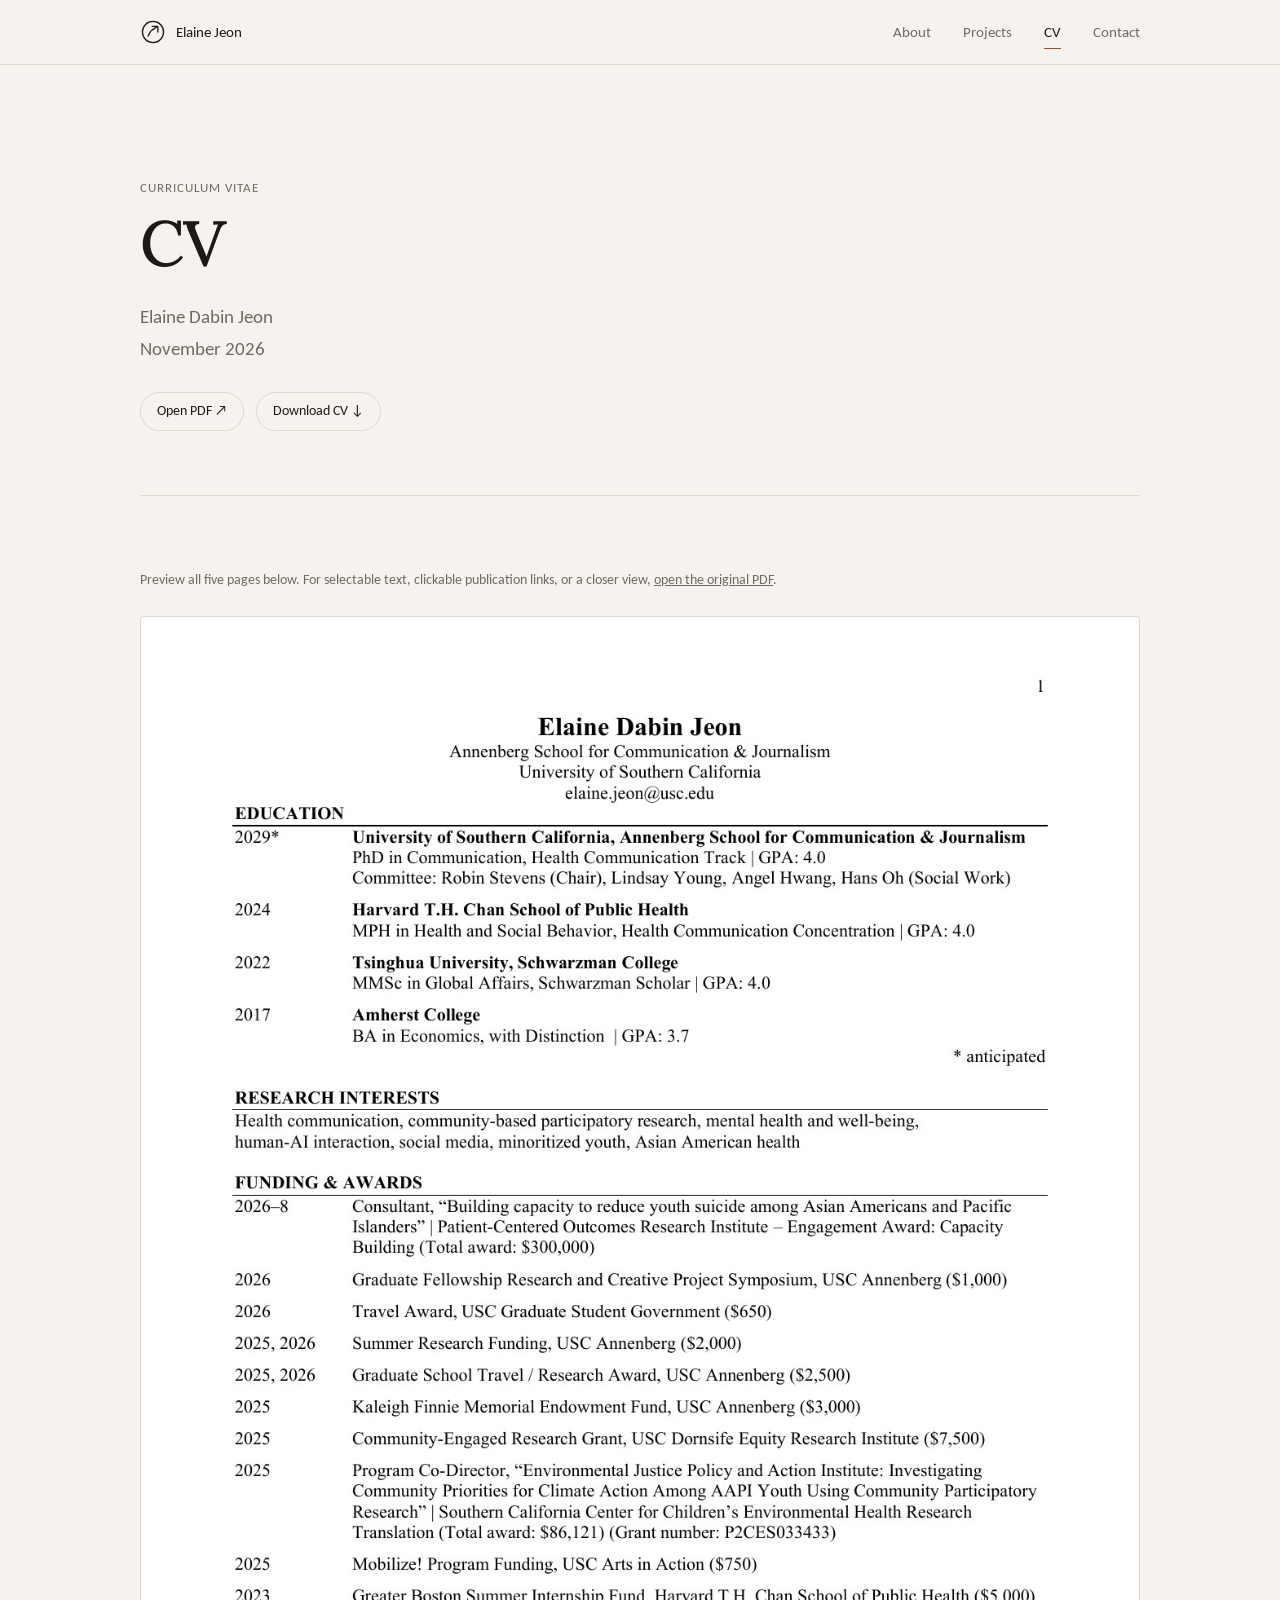
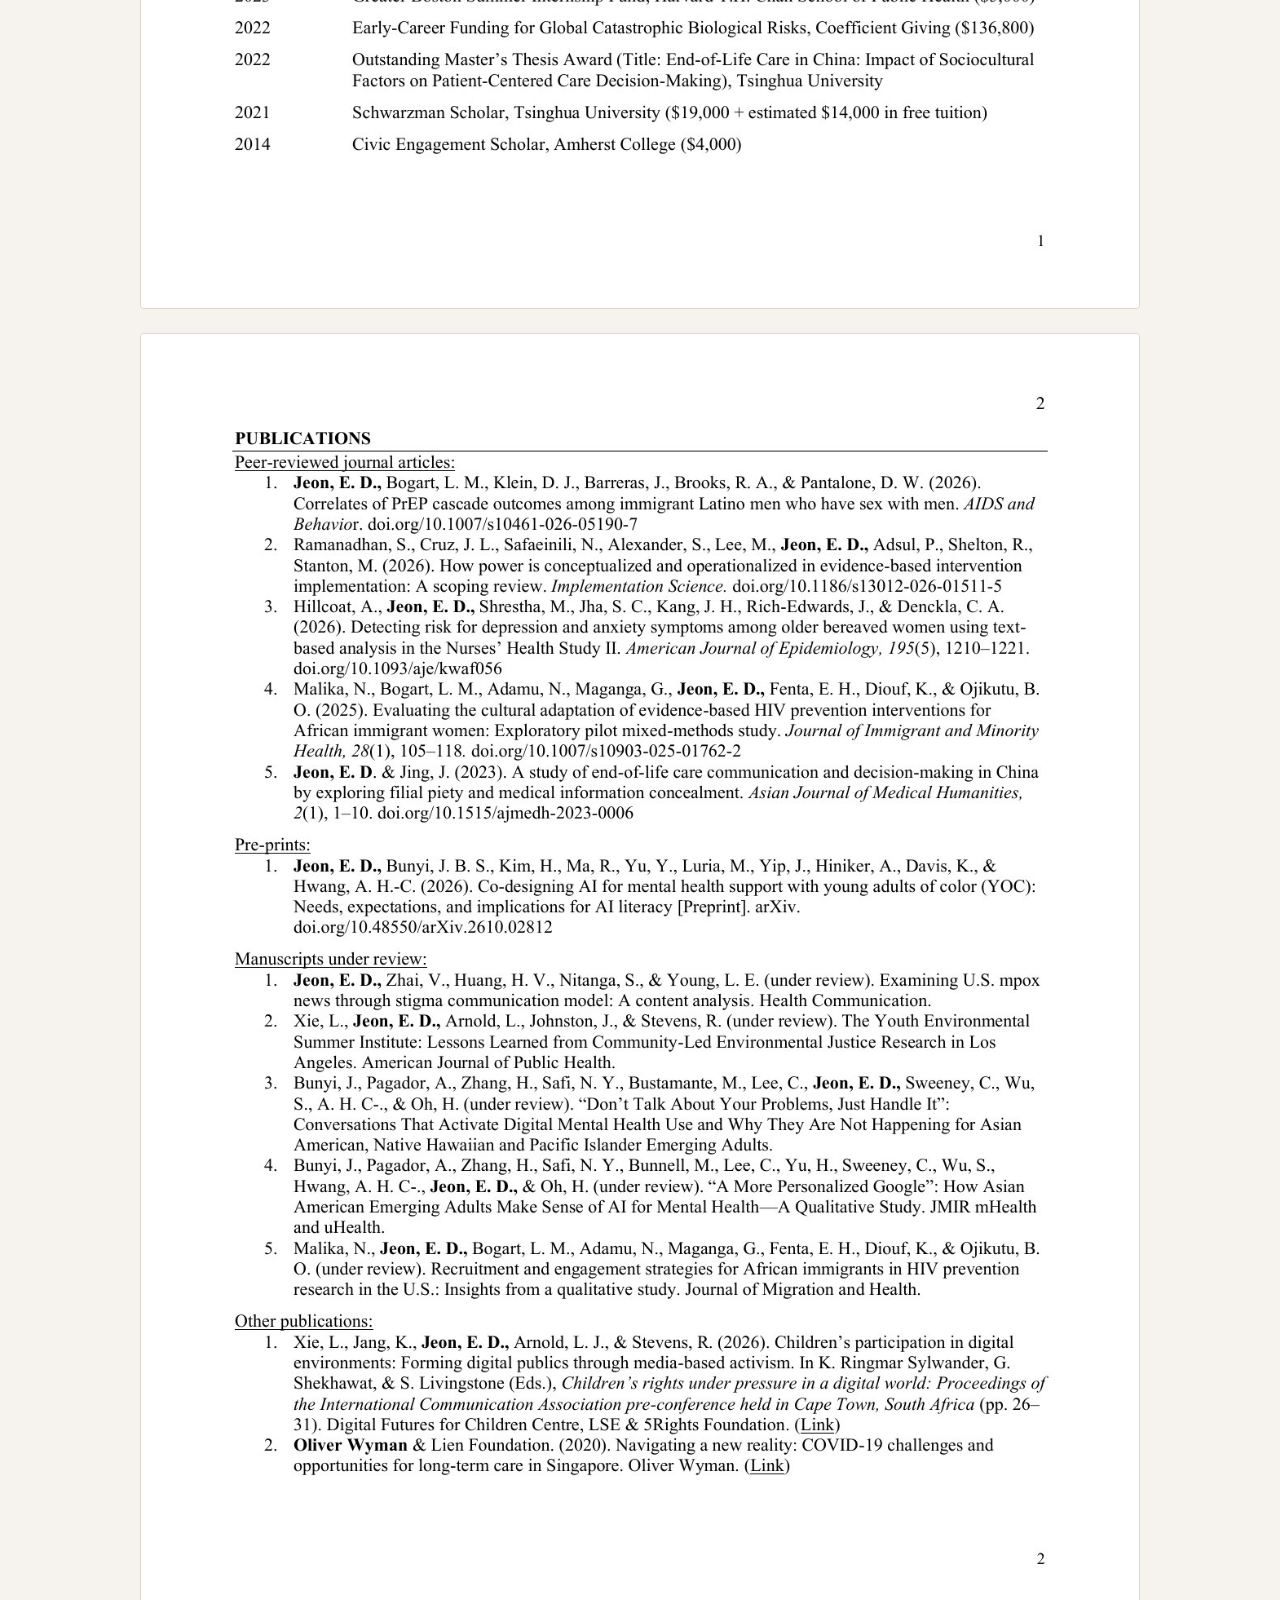
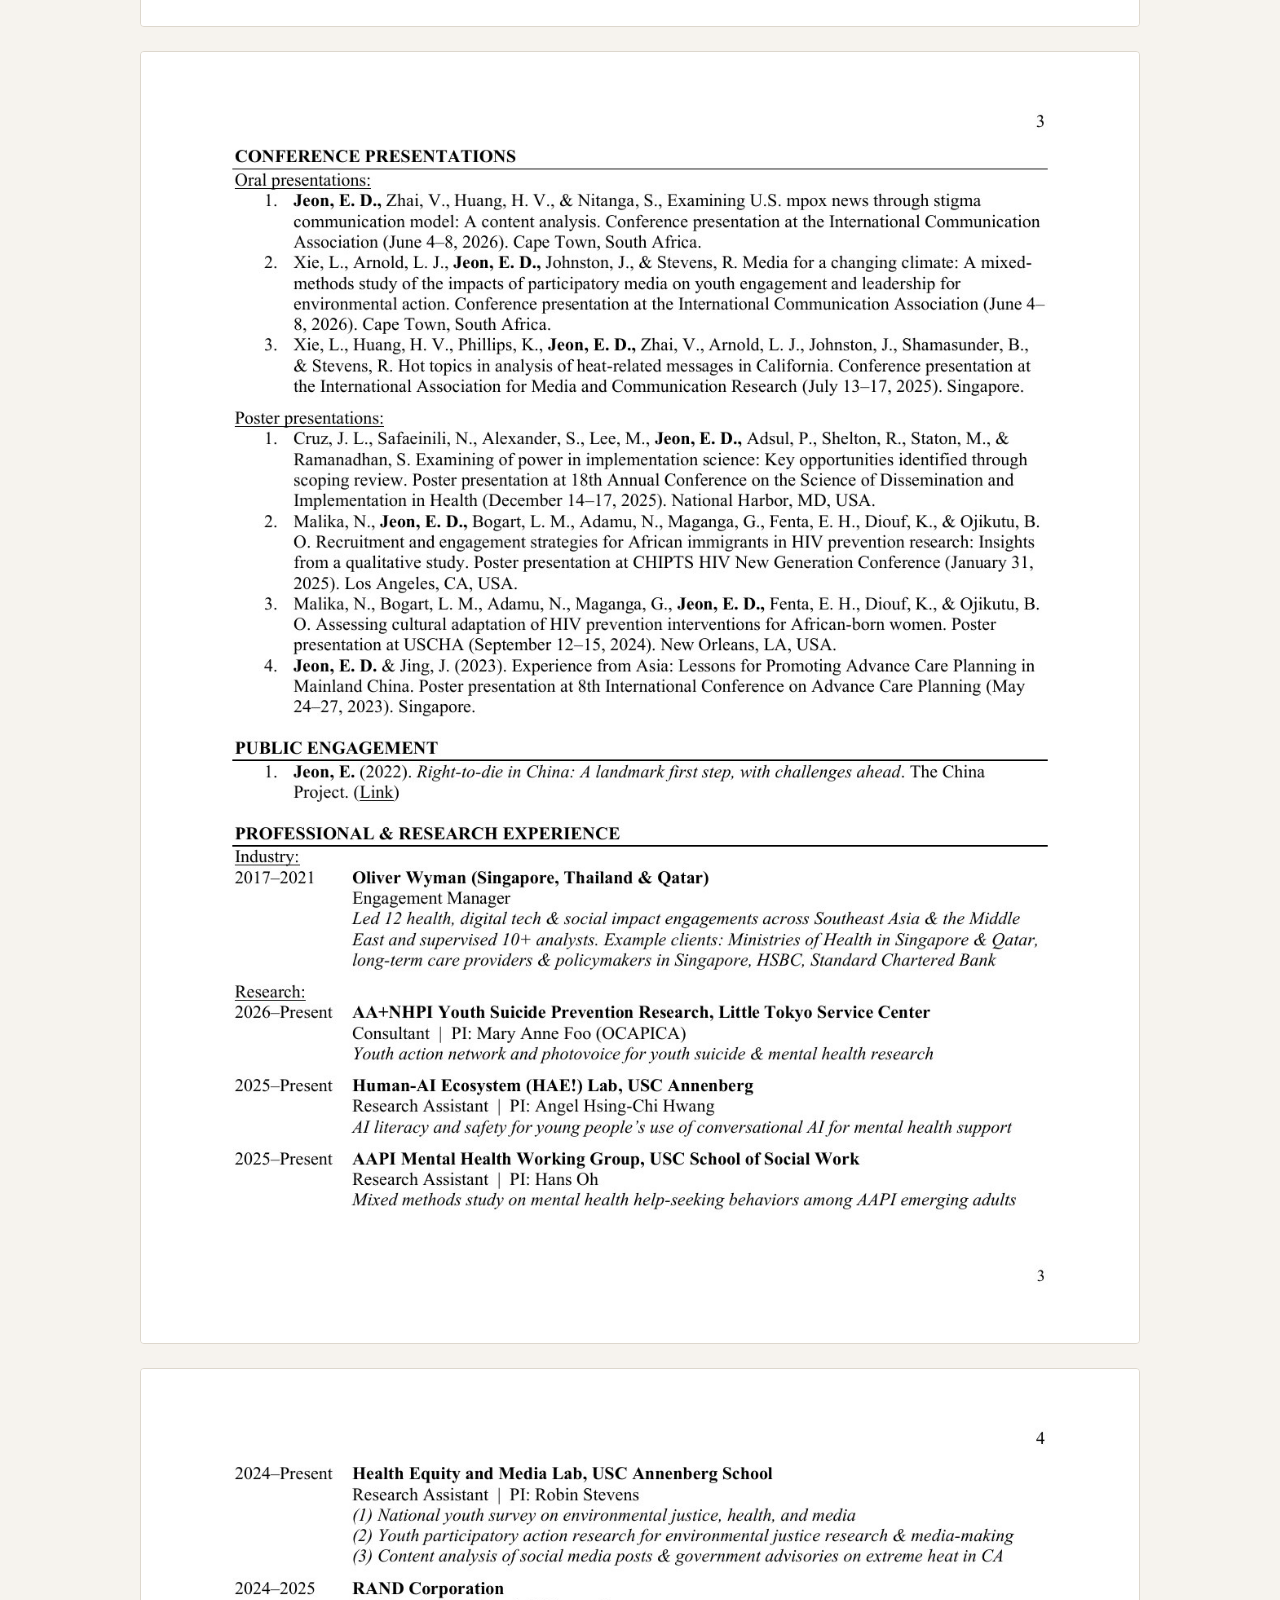
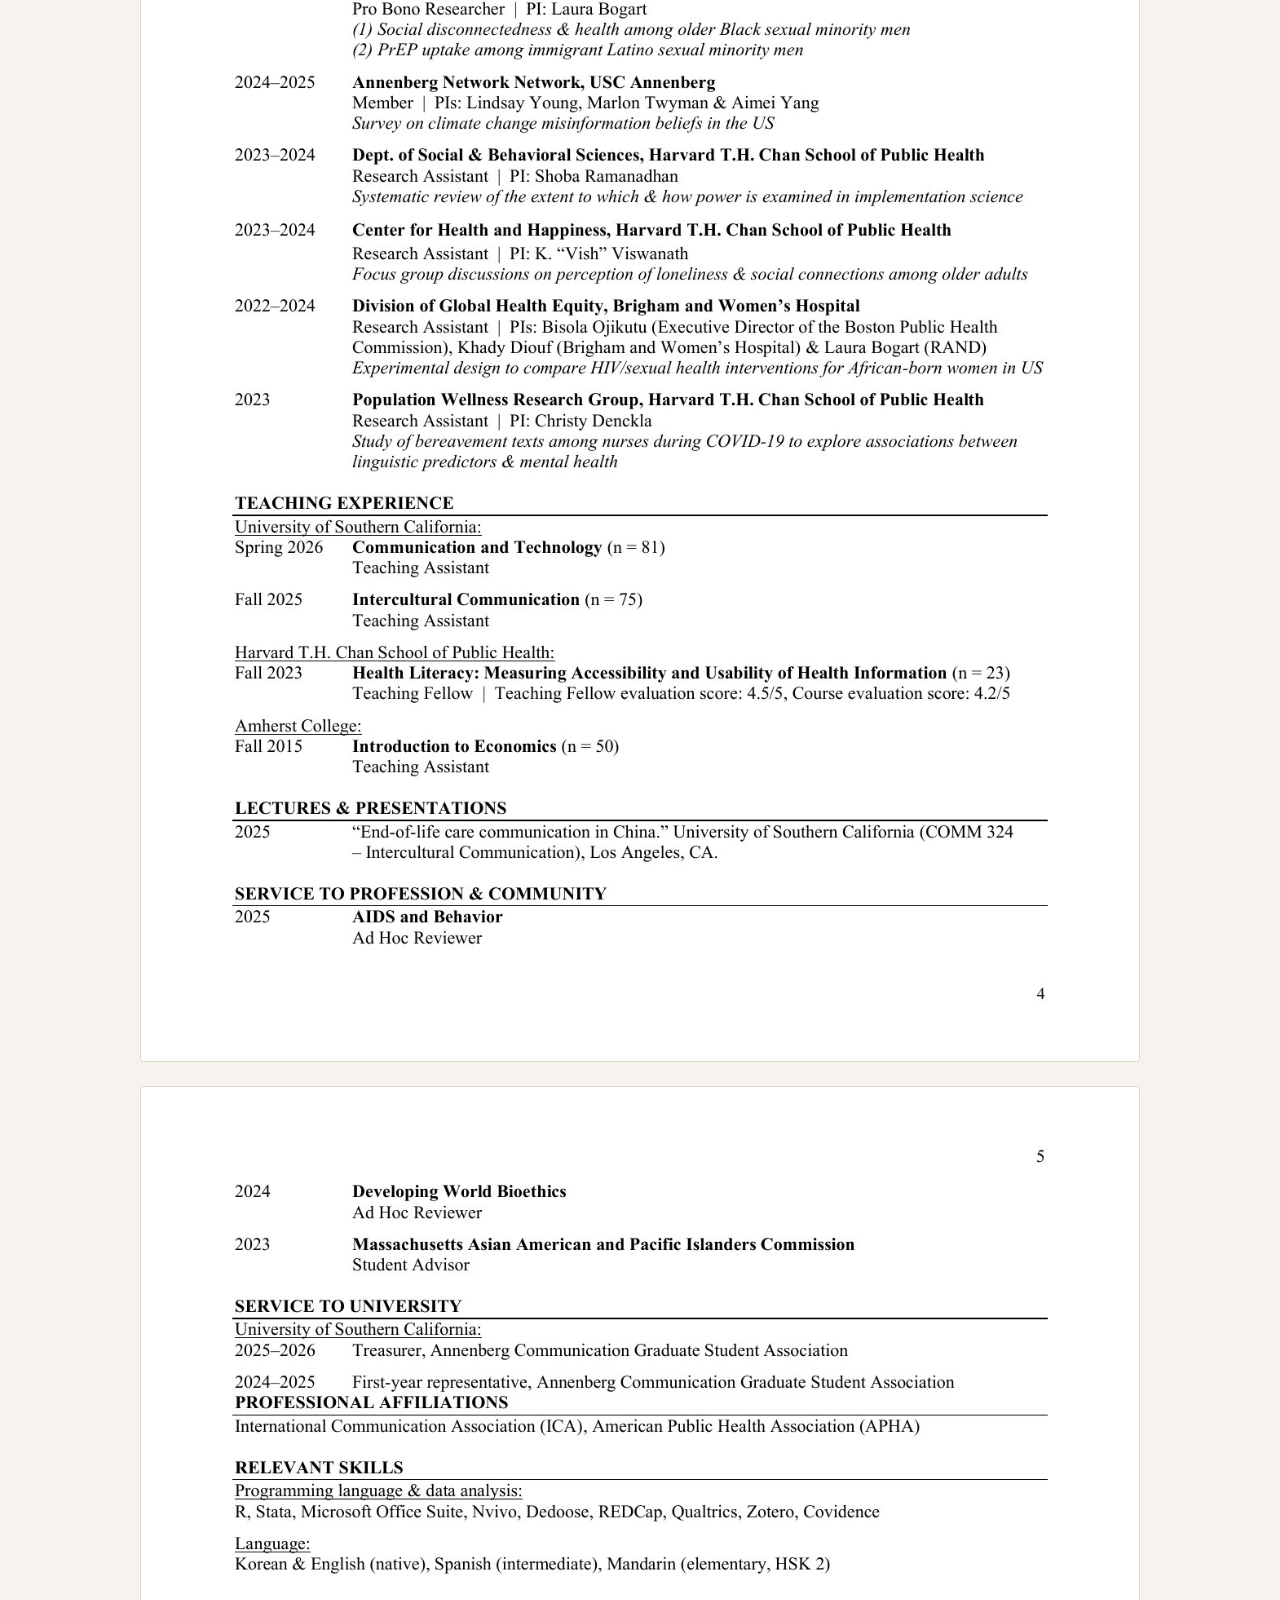
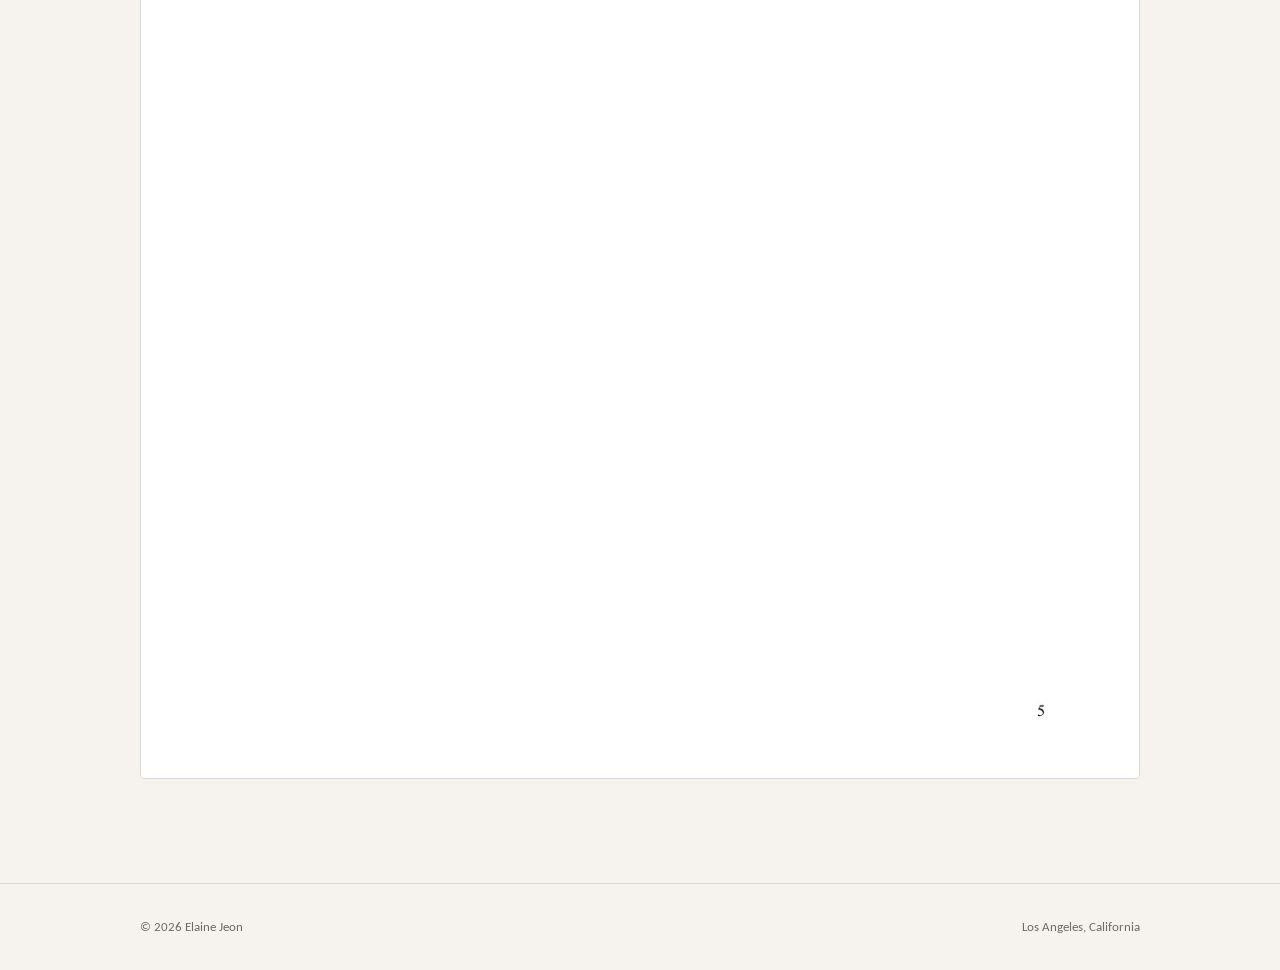
==== commit 45da167c: "Add files via upload" ====
--- a/cv.html
+++ b/cv.html
@@ -5,16 +5,16 @@
 <link rel="preconnect" href="https://fonts.googleapis.com"><link href="https://fonts.googleapis.com/css2?family=Lora:ital,wght@0,400;0,500;0,600;1,400&family=Carlito:ital,wght@0,400;0,700;1,400&display=swap" rel="stylesheet">
 <link rel="stylesheet" href="style.css"></head><body>
 <header class="site"><div class="wrap"><a class="brand" href="index.html"><svg viewBox="0 0 32 32" fill="none" stroke="currentColor" stroke-width="1.6" aria-label="Elaine Jeon logo" role="img"><circle cx="16" cy="16" r="13"/><path d="M10 21c3-8 6-8 12-12M22 9v7M22 9h-7" stroke-linecap="round" stroke-linejoin="round"/></svg><span>Elaine Jeon</span></a><nav aria-label="Main"><ul><li><a href="index.html">About</a></li><li><a href="projects.html">Projects</a></li><li><a href="cv.html" aria-current="page">CV</a></li><li><a href="contact.html">Contact</a></li></ul></nav></div></header>
-<main><div class="wrap"><div class="hero reveal"><p class="eyebrow">Curriculum vitae</p><h1 style="font-size:clamp(2.5rem,5vw,4rem);margin-top:.75rem">CV</h1><p class="lead">Elaine Dabin Jeon<br>October 2026</p>
-<div class="cv-actions"><a class="pbtn" href="assets/Elaine-Jeon-CV-October-2026.pdf" target="_blank" rel="noopener">Open PDF ↗</a><a class="pbtn" href="assets/Elaine-Jeon-CV-October-2026.pdf" download>Download CV ↓</a></div></div>
+<main><div class="wrap"><div class="hero reveal"><p class="eyebrow">Curriculum vitae</p><h1 style="font-size:clamp(2.5rem,5vw,4rem);margin-top:.75rem">CV</h1><p class="lead">Elaine Dabin Jeon<br>November 2026</p>
+<div class="cv-actions"><a class="pbtn" href="assets/Elaine-Jeon-CV-November-2026.pdf" target="_blank" rel="noopener">Open PDF ↗</a><a class="pbtn" href="assets/Elaine-Jeon-CV-November-2026.pdf" download>Download CV ↓</a></div></div>
 <section class="cv-document" aria-label="CV page previews">
-<p class="cv-preview-note">Preview all five pages below. For selectable text, clickable publication links, or a closer view, <a href="assets/Elaine-Jeon-CV-October-2026.pdf" target="_blank" rel="noopener">open the original PDF</a>.</p>
+<p class="cv-preview-note">Preview all five pages below. For selectable text, clickable publication links, or a closer view, <a href="assets/Elaine-Jeon-CV-November-2026.pdf" target="_blank" rel="noopener">open the original PDF</a>.</p>
 <div class="cv-pages">
 <img src="assets/cv-page-1.jpg" width="1224" height="1584" alt="CV page 1 of 5: Education, research interests, funding and awards. Full text is available in the original PDF.">
-<img src="assets/cv-page-2.jpg" width="1224" height="1584" loading="lazy" alt="CV page 2 of 5: Publications, preprints, and manuscripts under review. Full text and clickable links are available in the original PDF.">
+<img src="assets/cv-page-2.jpg" width="1224" height="1584" loading="lazy" alt="CV page 2 of 5: Publications. Full text and clickable links are available in the original PDF.">
 <img src="assets/cv-page-3.jpg" width="1224" height="1584" loading="lazy" alt="CV page 3 of 5: Conference presentations, public engagement, and professional and research experience. Full text is available in the original PDF.">
-<img src="assets/cv-page-4.jpg" width="1224" height="1584" loading="lazy" alt="CV page 4 of 5: Research and teaching experience, lectures and service. Full text is available in the original PDF.">
-<img src="assets/cv-page-5.jpg" width="1224" height="1584" loading="lazy" alt="CV page 5 of 5. Full text is available in the original PDF.">
+<img src="assets/cv-page-4.jpg" width="1224" height="1584" loading="lazy" alt="CV page 4 of 5: Teaching experience, lectures and presentations, and service to profession and community. Full text is available in the original PDF.">
+<img src="assets/cv-page-5.jpg" width="1224" height="1584" loading="lazy" alt="CV page 5 of 5: Service to university, professional affiliations, and relevant skills. Full text is available in the original PDF.">
 </div></section></div></main>
 <footer><div class="wrap"><span>&copy; 2026 Elaine Jeon</span><span>Los Angeles, California</span></div></footer>
 <script src="app.js"></script><script data-pplx-inline-edit>
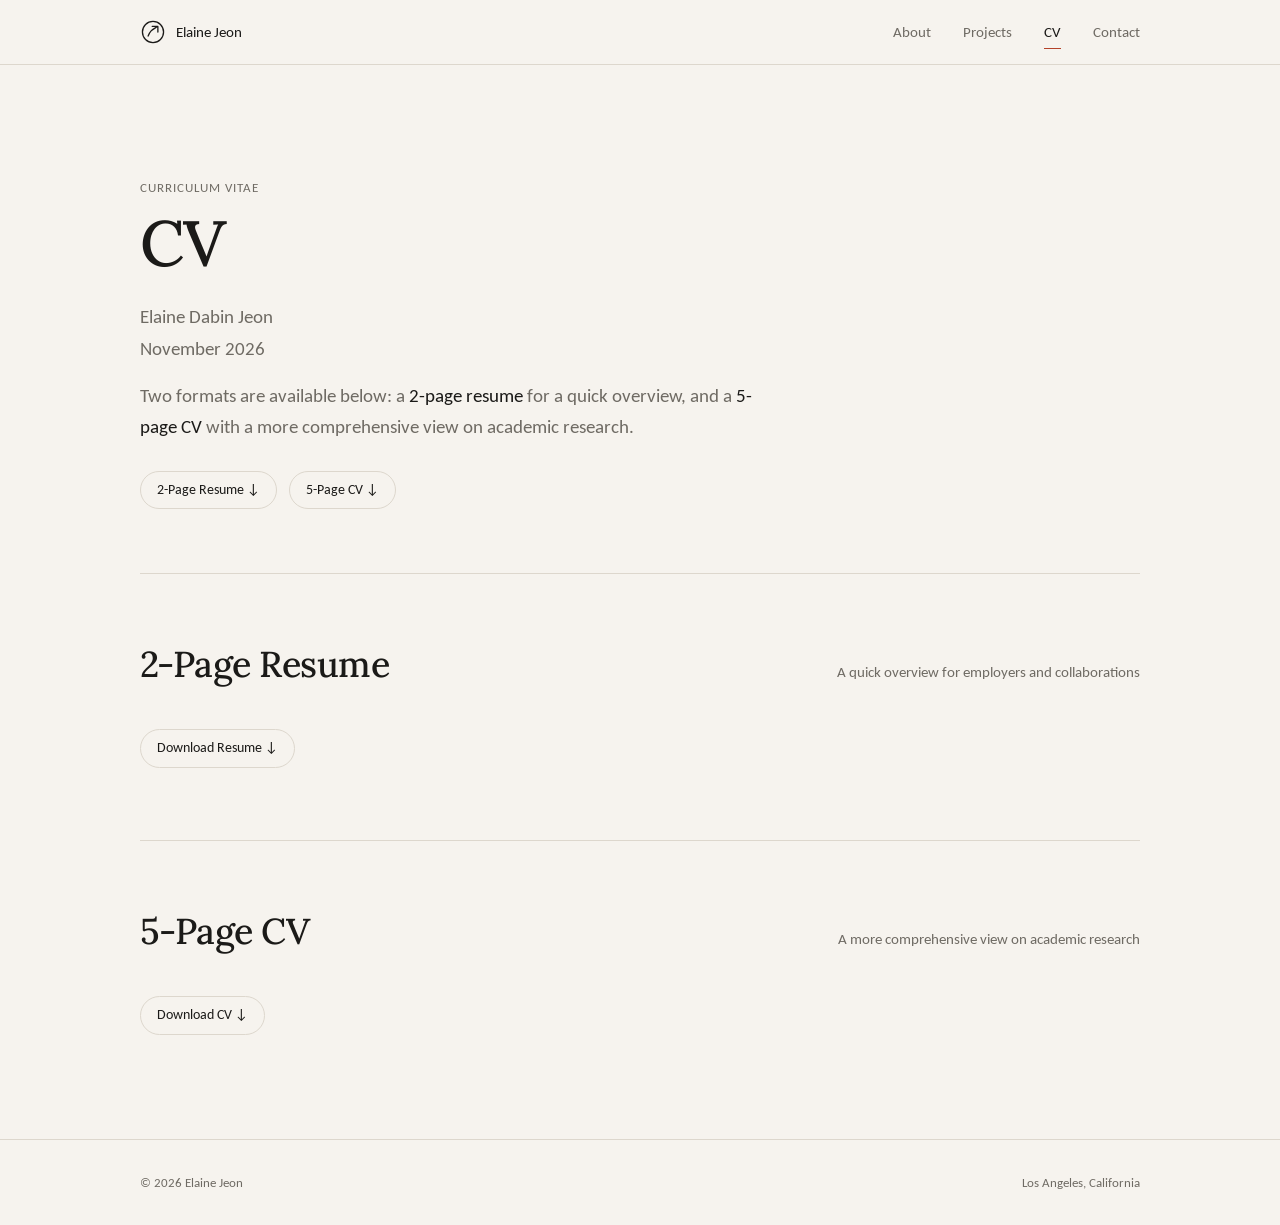
==== commit 831bccec: "Rename cv.html (updated CV page).html to cv.html" ====
--- a/cv.html
+++ b/cv.html
@@ -1,460 +1,23 @@
-<!doctype html>
+<!DOCTYPE html>
 <html lang="en"><head><meta charset="utf-8"><meta name="viewport" content="width=device-width,initial-scale=1">
 <title>CV | Elaine Jeon</title>
 <meta name="description" content="Elaine Jeon: PhD student studying how AI and social media shape youth mental-health support.">
 <link rel="preconnect" href="https://fonts.googleapis.com"><link href="https://fonts.googleapis.com/css2?family=Lora:ital,wght@0,400;0,500;0,600;1,400&family=Carlito:ital,wght@0,400;0,700;1,400&display=swap" rel="stylesheet">
-<link rel="stylesheet" href="style.css"></head><body>
-<header class="site"><div class="wrap"><a class="brand" href="index.html"><svg viewBox="0 0 32 32" fill="none" stroke="currentColor" stroke-width="1.6" aria-label="Elaine Jeon logo" role="img"><circle cx="16" cy="16" r="13"/><path d="M10 21c3-8 6-8 12-12M22 9v7M22 9h-7" stroke-linecap="round" stroke-linejoin="round"/></svg><span>Elaine Jeon</span></a><nav aria-label="Main"><ul><li><a href="index.html">About</a></li><li><a href="projects.html">Projects</a></li><li><a href="cv.html" aria-current="page">CV</a></li><li><a href="contact.html">Contact</a></li></ul></nav></div></header>
+<link rel="stylesheet" href="style.css">
+<style>#resume,#cv{scroll-margin-top:80px}</style>
+</head><body>
+<header class="site"><div class="wrap"><a class="brand" href="index.html"><svg viewBox="0 0 32 32" fill="none" stroke="currentColor" stroke-width="1.6" aria-label="Elaine Jeon logo" role="img"><circle cx="16" cy="16" r="13"></circle><path d="M10 21c3-8 6-8 12-12M22 9v7M22 9h-7" stroke-linecap="round" stroke-linejoin="round"></path></svg><span>Elaine Jeon</span></a><nav aria-label="Main"><ul><li><a href="index.html">About</a></li><li><a href="projects.html">Projects</a></li><li><a href="cv.html" aria-current="page">CV</a></li><li><a href="contact.html">Contact</a></li></ul></nav></div></header>
 <main><div class="wrap"><div class="hero reveal"><p class="eyebrow">Curriculum vitae</p><h1 style="font-size:clamp(2.5rem,5vw,4rem);margin-top:.75rem">CV</h1><p class="lead">Elaine Dabin Jeon<br>November 2026</p>
-<div class="cv-actions"><a class="pbtn" href="assets/Elaine-Jeon-CV-November-2026.pdf" target="_blank" rel="noopener">Open PDF ↗</a><a class="pbtn" href="assets/Elaine-Jeon-CV-November-2026.pdf" download>Download CV ↓</a></div></div>
-<section class="cv-document" aria-label="CV page previews">
-<p class="cv-preview-note">Preview all five pages below. For selectable text, clickable publication links, or a closer view, <a href="assets/Elaine-Jeon-CV-November-2026.pdf" target="_blank" rel="noopener">open the original PDF</a>.</p>
-<div class="cv-pages">
-<img src="assets/cv-page-1.jpg" width="1224" height="1584" alt="CV page 1 of 5: Education, research interests, funding and awards. Full text is available in the original PDF.">
-<img src="assets/cv-page-2.jpg" width="1224" height="1584" loading="lazy" alt="CV page 2 of 5: Publications. Full text and clickable links are available in the original PDF.">
-<img src="assets/cv-page-3.jpg" width="1224" height="1584" loading="lazy" alt="CV page 3 of 5: Conference presentations, public engagement, and professional and research experience. Full text is available in the original PDF.">
-<img src="assets/cv-page-4.jpg" width="1224" height="1584" loading="lazy" alt="CV page 4 of 5: Teaching experience, lectures and presentations, and service to profession and community. Full text is available in the original PDF.">
-<img src="assets/cv-page-5.jpg" width="1224" height="1584" loading="lazy" alt="CV page 5 of 5: Service to university, professional affiliations, and relevant skills. Full text is available in the original PDF.">
-</div></section></div></main>
-<footer><div class="wrap"><span>&copy; 2026 Elaine Jeon</span><span>Los Angeles, California</span></div></footer>
-<script src="app.js"></script><script data-pplx-inline-edit>
-(function () {
-  if (window === window.top) return;
-
-  const allowedParentOrigins = ["https://www.perplexity.ai","https://perplexity.ai","https://testing.perplexity.ai","https://staging.perplexity.ai","https://*.preview.i.perplexity.ai","http://perplexity.localhost","http://localhost:1420","http://127.0.0.1:1420","http://localhost:3000","http://127.0.0.1:3000","http://localhost:5173","http://127.0.0.1:5173"];
-  const MAX_FONT_BYTES = 500 * 1024;
-  const MAX_TOTAL_FONT_BYTES = 2 * 1024 * 1024;
-  const DEFAULT_LINE_HEIGHT = 16;
-  let scrollForwarding = false;
-  let scrollRaf = 0;
-  let trustedTopOrigin = null;
-
-  // Allow entries like "https://*.preview.i.perplexity.ai" — the wildcard
-  // matches a single DNS label (no dots), so "https://*.foo" cannot stretch
-  // across multiple labels.
-  function matchesAllowedOrigin(origin) {
-    if (!origin) return false;
-    for (const entry of allowedParentOrigins) {
-      if (!entry.includes("*")) {
-        if (entry === origin) return true;
-        continue;
-      }
-      const pattern = new RegExp(
-        "^" +
-          entry.replace(/[.+?^${}()|[\]\\]/g, "\\$&").replace(/\*/g, "[^.]+") +
-          "$",
-      );
-      if (pattern.test(origin)) return true;
-    }
-    return false;
-  }
-
-  // Trust decision: when the sender is same-origin-visible (event.origin is a
-  // real origin like https://www.perplexity.ai) we trust event.origin directly.
-  // When event.origin is "null" (opaque broker srcdoc), we fall back to the
-  // broker's stamped `parentOrigin` to identify the top window. The fallback
-  // is claim-only — we rely on the browser's native `targetOrigin` enforcement
-  // on the response path (see postToTrustedTop) to ensure replies can't be
-  // delivered to anyone but the actual top window of that claimed origin.
-  function getTrustedParentOrigin(event) {
-    const forwardedParentOrigin =
-      typeof event.data.parentOrigin === "string" ? event.data.parentOrigin : null;
-    const parentOrigin = event.origin === "null" ? forwardedParentOrigin : event.origin;
-    return matchesAllowedOrigin(parentOrigin) ? parentOrigin : null;
-  }
-
-  // All responses go to window.top with targetOrigin = the allowlisted origin.
-  // An attacker that iframes us inside their own null-origin broker can claim
-  // any parentOrigin they like, but the browser will drop the reply whenever
-  // the real top's origin doesn't match — so the screenshot never leaves.
-  function postToTrustedTop(message) {
-    if (!trustedTopOrigin) return;
-    try {
-      window.top.postMessage(message, trustedTopOrigin);
-    } catch (_error) {}
-  }
-
-  const PICK_CAPABILITIES = ["pick"];
-  const PICK_CHAIN_LENGTH = 4;
-  const PICK_MAX_TEXT_CHARS = 120;
-  const PICK_MAX_HTML_CHARS = 300;
-
-  function truncate(value, maxChars) {
-    return value.length > maxChars ? value.slice(0, maxChars - 1) + "…" : value;
-  }
-
-  function isPickableElement(element) {
-    return (
-      element instanceof Element &&
-      element !== document.documentElement &&
-      element !== document.body
-    );
-  }
-
-  function resolvePickTarget(x, y) {
-    if (!Number.isFinite(x) || !Number.isFinite(y)) return null;
-    const element = document.elementFromPoint(x, y);
-    return isPickableElement(element) ? element.closest("svg") || element : null;
-  }
-
-  function pickLabel(element) {
-    if (element.id) return element.localName + "#" + element.id;
-    return [element.localName].concat(Array.from(element.classList).slice(0, 2)).join(".");
-  }
-
-  // Only attributes that help find the element in source. data-* values and URL
-  // query strings or fragments can carry tokens.
-  const PICK_ATTRIBUTES = new Set([
-    "id",
-    "class",
-    "name",
-    "type",
-    "role",
-    "alt",
-    "aria-label",
-    "href",
-    "src",
-  ]);
-
-  function pickAttributeValue(attribute) {
-    return attribute.name === "href" || attribute.name === "src"
-      ? attribute.value.split(/[?#]/)[0]
-      : attribute.value;
-  }
-
-  function describePickElement(element) {
-    const chain = [];
-    for (
-      let current = element;
-      isPickableElement(current) && chain.length < PICK_CHAIN_LENGTH;
-      current = current.parentElement
-    ) {
-      chain.unshift(current);
-    }
-    const attributes = Array.from(element.attributes)
-      .filter((attribute) => PICK_ATTRIBUTES.has(attribute.name))
-      .map((attribute) => ` ${attribute.name}="${pickAttributeValue(attribute).replace(/"/g, "&quot;")}"`)
-      .join("");
-    const text = (element.innerText || element.textContent || "").replace(/\s+/g, " ").trim();
-    return {
-      chain: chain.map(pickLabel),
-      html: truncate(`<${element.localName}${attributes}>`, PICK_MAX_HTML_CHARS),
-      text: text ? truncate(text, PICK_MAX_TEXT_CHARS) : undefined,
-    };
-  }
-
-  // Hover asks once per frame, and innerText on a large section forces layout,
-  // so only the rect is re-read while the pointer stays on the same element.
-  // Clicks ask for fresh details since the page may have changed the element.
-  let lastPick = null;
-
-  function describePickTarget(element, fresh) {
-    if (fresh || lastPick?.element !== element) {
-      lastPick = { element, details: describePickElement(element) };
-    }
-    const rect = element.getBoundingClientRect();
-    return {
-      rect: { x: rect.left, y: rect.top, width: rect.width, height: rect.height },
-      ...lastPick.details,
-    };
-  }
-
-  function inlineAll(original, clone) {
-    if (original.nodeType !== 1 || clone.nodeType !== 1) return;
-
-    try {
-      const computedStyle = getComputedStyle(original);
-      // cssText on a computed style is the serialized declaration in modern
-      // Chromium/Safari — a single read beats enumerating ~400 longhand
-      // properties. Firefox returns "" here, so we fall back on empty.
-      const serialized = computedStyle.cssText;
-      if (serialized) {
-        clone.style.cssText = serialized;
-      } else {
-        const parts = new Array(computedStyle.length);
-        for (let index = 0; index < computedStyle.length; index += 1) {
-          const property = computedStyle[index];
-          parts[index] = `${property}:${computedStyle.getPropertyValue(property)};`;
-        }
-        clone.style.cssText = parts.join("");
-      }
-    } catch (_error) {}
-
-    const originalChildren = original.children;
-    const clonedChildren = clone.children;
-    for (
-      let index = 0;
-      index < originalChildren.length && index < clonedChildren.length;
-      index += 1
-    ) {
-      inlineAll(originalChildren[index], clonedChildren[index]);
-    }
-  }
-
-  function extractFontUrl(srcValue) {
-    const matches = [
-      ...srcValue.matchAll(
-        /url\(["']?([^"')]+)["']?\)(?:\s*format\(["']?([^"')]+)["']?\))?/gi,
-      ),
-    ];
-    if (matches.length === 0) return null;
-    const woff2 = matches.find((m) => m[2] && m[2].toLowerCase().includes("woff2"));
-    if (woff2) return woff2[1];
-    const woff = matches.find((m) => m[2] && m[2].toLowerCase().includes("woff"));
-    if (woff) return woff[1];
-    return matches[0][1];
-  }
-
-  // Cache resolved font URL -> data URI across captures. Fonts on a page
-  // essentially never change, and a batch run emits multiple captures back to
-  // back — without this we'd refetch + re-base64 every time.
-  const fontDataUriCache = new Map();
-  const SRC_DECLARATION_RE = /src\s*:\s*[^;}]+/i;
-
-  async function fetchAsDataUri(url) {
-    if (fontDataUriCache.has(url)) return fontDataUriCache.get(url);
-    let dataUri = null;
-    try {
-      const response = await fetch(url, { mode: "cors", credentials: "omit" });
-      if (response.ok) {
-        const blob = await response.blob();
-        if (blob.size <= MAX_FONT_BYTES) {
-          dataUri = await new Promise((resolve) => {
-            const reader = new FileReader();
-            reader.onloadend = () =>
-              resolve(typeof reader.result === "string" ? reader.result : null);
-            reader.onerror = () => resolve(null);
-            reader.readAsDataURL(blob);
-          });
-        }
-      }
-    } catch (_error) {
-      dataUri = null;
-    }
-    fontDataUriCache.set(url, dataUri);
-    return dataUri;
-  }
-
-  function collectFontFaceRuleTexts() {
-    const rules = [];
-    for (const sheet of document.styleSheets) {
-      let cssRules;
-      try {
-        cssRules = sheet.cssRules;
-      } catch (_error) {
-        continue;
-      }
-      if (!cssRules) continue;
-      for (const rule of cssRules) {
-        const cssText = rule.cssText || "";
-        if (cssText.startsWith("@font-face")) rules.push(cssText);
-      }
-    }
-    return rules;
-  }
-
-  async function buildInlinedFontCss() {
-    const ruleTexts = collectFontFaceRuleTexts();
-    if (ruleTexts.length === 0) return null;
-
-    const resolved = ruleTexts.map((cssText) => {
-      if (!SRC_DECLARATION_RE.test(cssText)) return null;
-      const srcMatch = cssText.match(/src\s*:\s*([^;}]+)[;}]/i);
-      if (!srcMatch) return null;
-      const url = extractFontUrl(srcMatch[1]);
-      if (!url) return null;
-      try {
-        return { cssText, url: new URL(url, document.baseURI).href };
-      } catch (_error) {
-        return null;
-      }
-    });
-
-    const dataUris = await Promise.all(
-      resolved.map((entry) => (entry ? fetchAsDataUri(entry.url) : Promise.resolve(null))),
-    );
-
-    const inlined = [];
-    let totalBytes = 0;
-    for (let index = 0; index < resolved.length; index += 1) {
-      const entry = resolved[index];
-      const dataUri = dataUris[index];
-      if (!entry || !dataUri) continue;
-      const approxBytes = dataUri.length * 0.75;
-      if (totalBytes + approxBytes > MAX_TOTAL_FONT_BYTES) break;
-      totalBytes += approxBytes;
-      inlined.push(entry.cssText.replace(SRC_DECLARATION_RE, `src: url("${dataUri}")`));
-    }
-    return inlined.length > 0 ? inlined.join("\n") : null;
-  }
-
-  function stripExternal(clone) {
-    const images = clone.querySelectorAll("img");
-    for (let index = 0; index < images.length; index += 1) {
-      const src = images[index].getAttribute("src");
-      if (src && !src.startsWith("data:")) images[index].removeAttribute("src");
-    }
-
-    const elements = clone.querySelectorAll("*");
-    for (let index = 0; index < elements.length; index += 1) {
-      const style = elements[index].style.cssText;
-      if (style && style.includes("url(")) {
-        elements[index].style.cssText = style.replace(
-          /url\(["']?(?!data:)[^)"']*["']?\)/gi,
-          "none",
-        );
-      }
-    }
-  }
-
-  function emitScroll() {
-    scrollRaf = 0;
-    if (!scrollForwarding) return;
-    postToTrustedTop({
-      type: "INLINE_EDIT_SCROLL",
-      scrollX: window.scrollX,
-      scrollY: window.scrollY,
-      capabilities: PICK_CAPABILITIES,
-    });
-  }
-
-  window.addEventListener(
-    "scroll",
-    function () {
-      if (!scrollForwarding || scrollRaf) return;
-      scrollRaf = requestAnimationFrame(emitScroll);
-    },
-    { passive: true, capture: true },
-  );
-
-  async function handleCaptureRequest(event) {
-    const requestId = event.data.requestId;
-    const scrollX = window.scrollX;
-    const scrollY = window.scrollY;
-    const width = window.innerWidth;
-    const height = window.innerHeight;
-
-    function postResult(dataUrl) {
-      postToTrustedTop({
-        type: "INLINE_EDIT_SCREENSHOT_RESULT",
-        requestId,
-        dataUrl,
-        scrollX,
-        scrollY,
-      });
-    }
-
-    try {
-      // Wait for any pending web fonts to resolve so both inline metrics and
-      // the @font-face inlining below see the same loaded faces.
-      if (document.fonts && document.fonts.ready) {
-        try {
-          await document.fonts.ready;
-        } catch (_error) {}
-      }
-
-      const clone = document.documentElement.cloneNode(true);
-      inlineAll(document.documentElement, clone);
-
-      const removedNodes = clone.querySelectorAll("script,link[rel=\"stylesheet\"],style");
-      for (let index = 0; index < removedNodes.length; index += 1) {
-        removedNodes[index].remove();
-      }
-
-      stripExternal(clone);
-
-      // Re-embed web fonts as data-URI @font-face rules so the SVG rasterizer
-      // can resolve them — external font URLs aren't fetched during
-      // foreignObject rendering, which would otherwise force a fallback face
-      // and change text metrics.
-      const inlinedFontCss = await buildInlinedFontCss();
-      if (inlinedFontCss) {
-        const styleEl = document.createElement("style");
-        styleEl.textContent = inlinedFontCss;
-        const head = clone.querySelector("head");
-        if (head) head.appendChild(styleEl);
-        else clone.insertBefore(styleEl, clone.firstChild);
-      }
-
-      const html = new XMLSerializer().serializeToString(clone);
-      const svg =
-        `<svg xmlns="http://www.w3.org/2000/svg" width="${width}" height="${height}">` +
-        '<foreignObject width="100%" height="100%">' +
-        `<div xmlns="http://www.w3.org/1999/xhtml" style="width:${width}px;height:${height}px;overflow:hidden">` +
-        `<div style="position:relative;left:-${scrollX}px;top:-${scrollY}px">` +
-        html +
-        "</div></div></foreignObject></svg>";
-      const svgUrl = `data:image/svg+xml;charset=utf-8,${encodeURIComponent(svg)}`;
-      const image = new Image();
-      image.onload = function () {
-        const canvas = document.createElement("canvas");
-        canvas.width = width;
-        canvas.height = height;
-        canvas.getContext("2d").drawImage(image, 0, 0);
-        postResult(canvas.toDataURL("image/png"));
-      };
-      image.onerror = function () {
-        postResult(null);
-      };
-      image.src = svgUrl;
-    } catch (_error) {
-      postResult(null);
-    }
-  }
-
-  window.addEventListener("message", function (event) {
-    if (!event.data) return;
-    // Only accept messages from the direct parent frame. Blocks sibling /
-    // unrelated-window postMessage senders that could otherwise reach us.
-    if (event.source !== window.parent) return;
-
-    const trustedParentOrigin = getTrustedParentOrigin(event);
-    if (!trustedParentOrigin) return;
-    trustedTopOrigin = trustedParentOrigin;
-
-    if (event.data.type === "INLINE_EDIT_PICK") {
-      const element = resolvePickTarget(event.data.x, event.data.y);
-      postToTrustedTop({
-        type: "INLINE_EDIT_PICK_RESULT",
-        seq: event.data.seq,
-        target: element ? describePickTarget(element, event.data.fresh === true) : null,
-      });
-      return;
-    }
-
-    if (event.data.type === "INLINE_EDIT_SCROLL_START") {
-      scrollForwarding = true;
-      emitScroll();
-      return;
-    }
-
-    if (event.data.type === "INLINE_EDIT_SCROLL_STOP") {
-      scrollForwarding = false;
-      if (scrollRaf) cancelAnimationFrame(scrollRaf);
-      scrollRaf = 0;
-      return;
-    }
-
-    if (event.data.type === "INLINE_EDIT_SCROLL_BY") {
-      const { deltaX, deltaY, deltaMode } = event.data;
-      if (!scrollForwarding || !Number.isFinite(deltaX) || !Number.isFinite(deltaY)) return;
-      if (deltaMode !== 0 && deltaMode !== 1 && deltaMode !== 2) return;
-      const lineHeight =
-        parseFloat(getComputedStyle(document.documentElement).lineHeight) || DEFAULT_LINE_HEIGHT;
-      const scaleX = deltaMode === 1 ? lineHeight : deltaMode === 2 ? window.innerWidth : 1;
-      const scaleY = deltaMode === 1 ? lineHeight : deltaMode === 2 ? window.innerHeight : 1;
-      // The selection overlay receives the wheel event instead of this iframe.
-      // Instant scrolling preserves trackpad deltas even on smooth-scroll sites.
-      window.scrollBy({ left: deltaX * scaleX, top: deltaY * scaleY, behavior: "instant" });
-      emitScroll();
-      return;
-    }
-
-    if (event.data.type !== "INLINE_EDIT_CAPTURE_REQUEST") return;
-
-    handleCaptureRequest(event);
-  });
-})();
-
-
-</script></body></html>
+<p class="lead" style="margin-top:1rem">Two formats are available below: a <strong>2-page resume</strong> for a quick overview, and a <strong>5-page CV</strong> with a more comprehensive view on academic research.</p>
+<div class="cv-actions"><a class="pbtn" href="#resume">2-Page Resume ↓</a><a class="pbtn" href="#cv">5-Page CV ↓</a></div></div>
+<section id="resume" aria-label="2-page resume">
+<div class="section-head"><h2>2-Page Resume</h2><p>A quick overview for employers and collaborations</p></div>
+<div class="cv-actions"><a class="pbtn" href="assets/Elaine-Jeon-Resume-November-2026.pdf" download="">Download Resume ↓</a></div>
+</section>
+<section id="cv" aria-label="5-page CV">
+<div class="section-head"><h2>5-Page CV</h2><p>A more comprehensive view on academic research</p></div>
+<div class="cv-actions"><a class="pbtn" href="assets/Elaine-Jeon-CV-November-2026.pdf" download="">Download CV ↓</a></div>
+</section></div></main>
+<footer><div class="wrap"><span>© 2026 Elaine Jeon</span><span>Los Angeles, California</span></div></footer>
+<script src="app.js"></script>
+</body></html>
